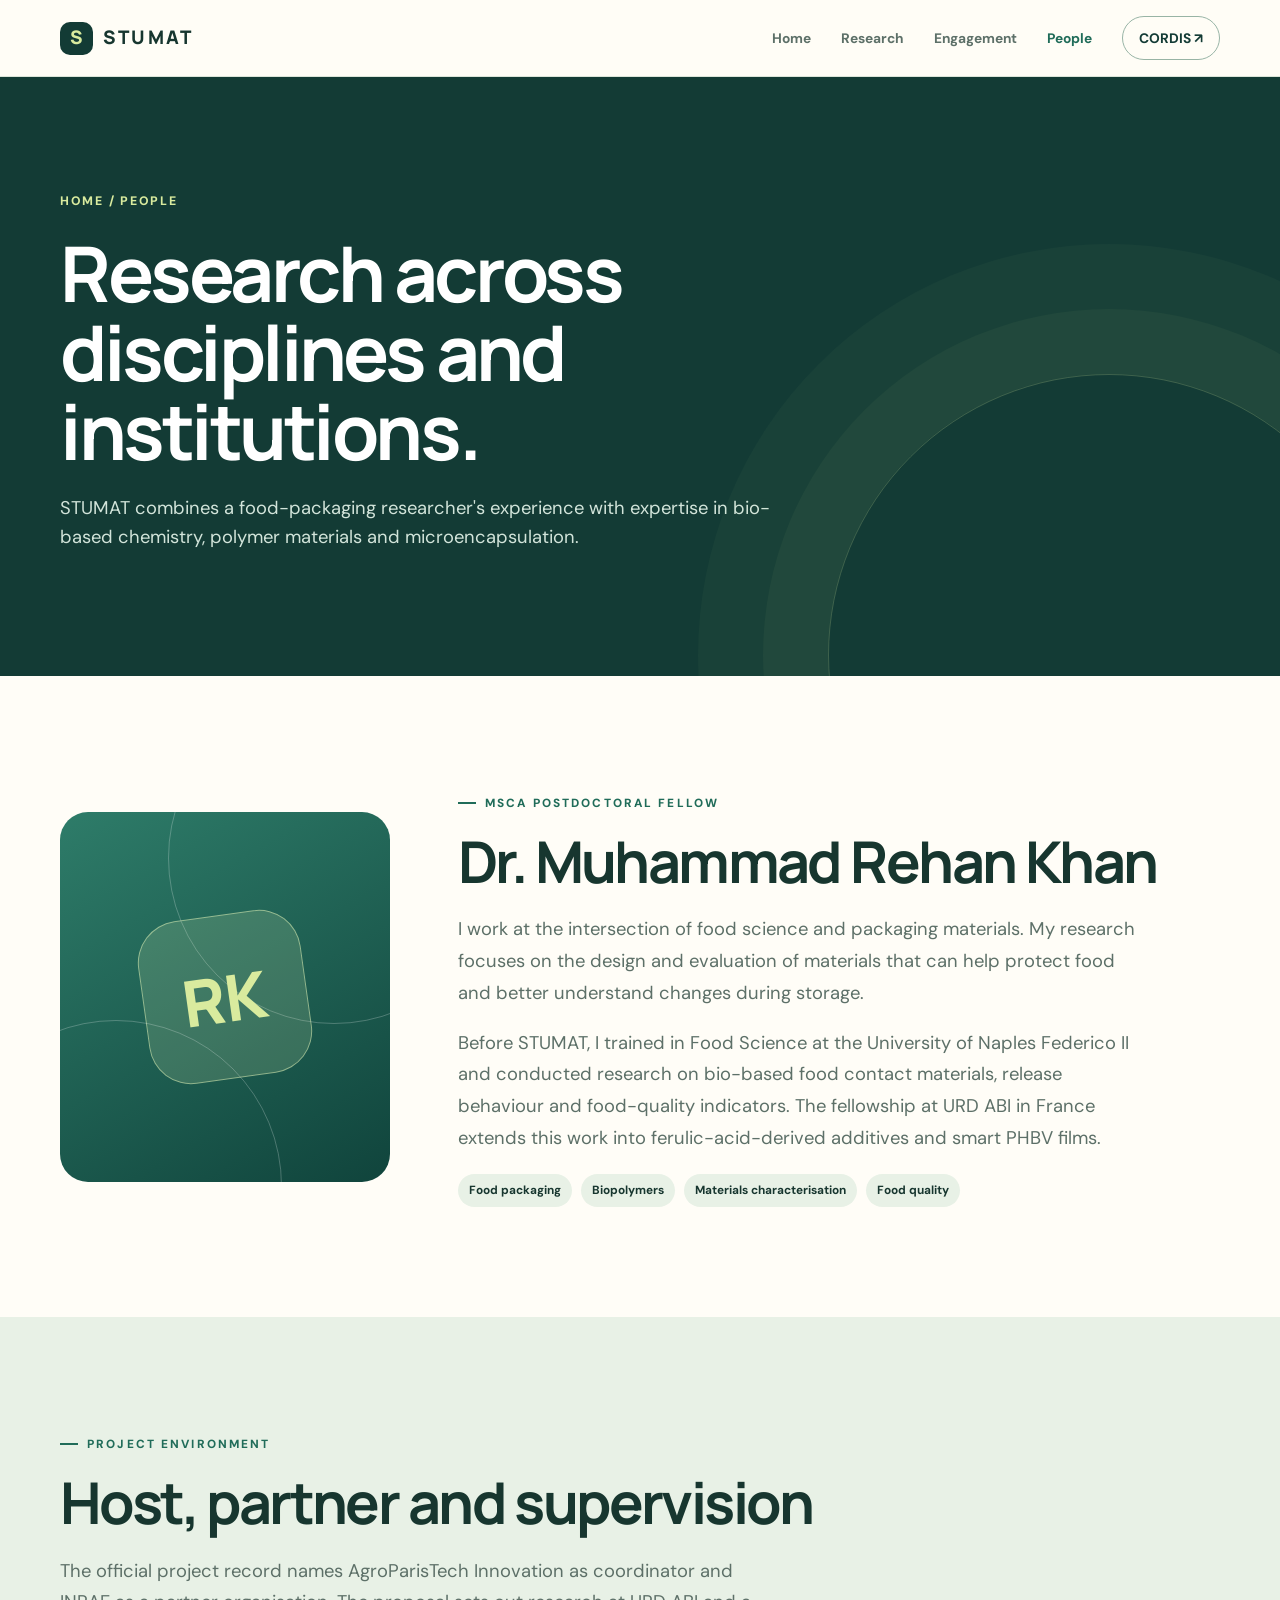
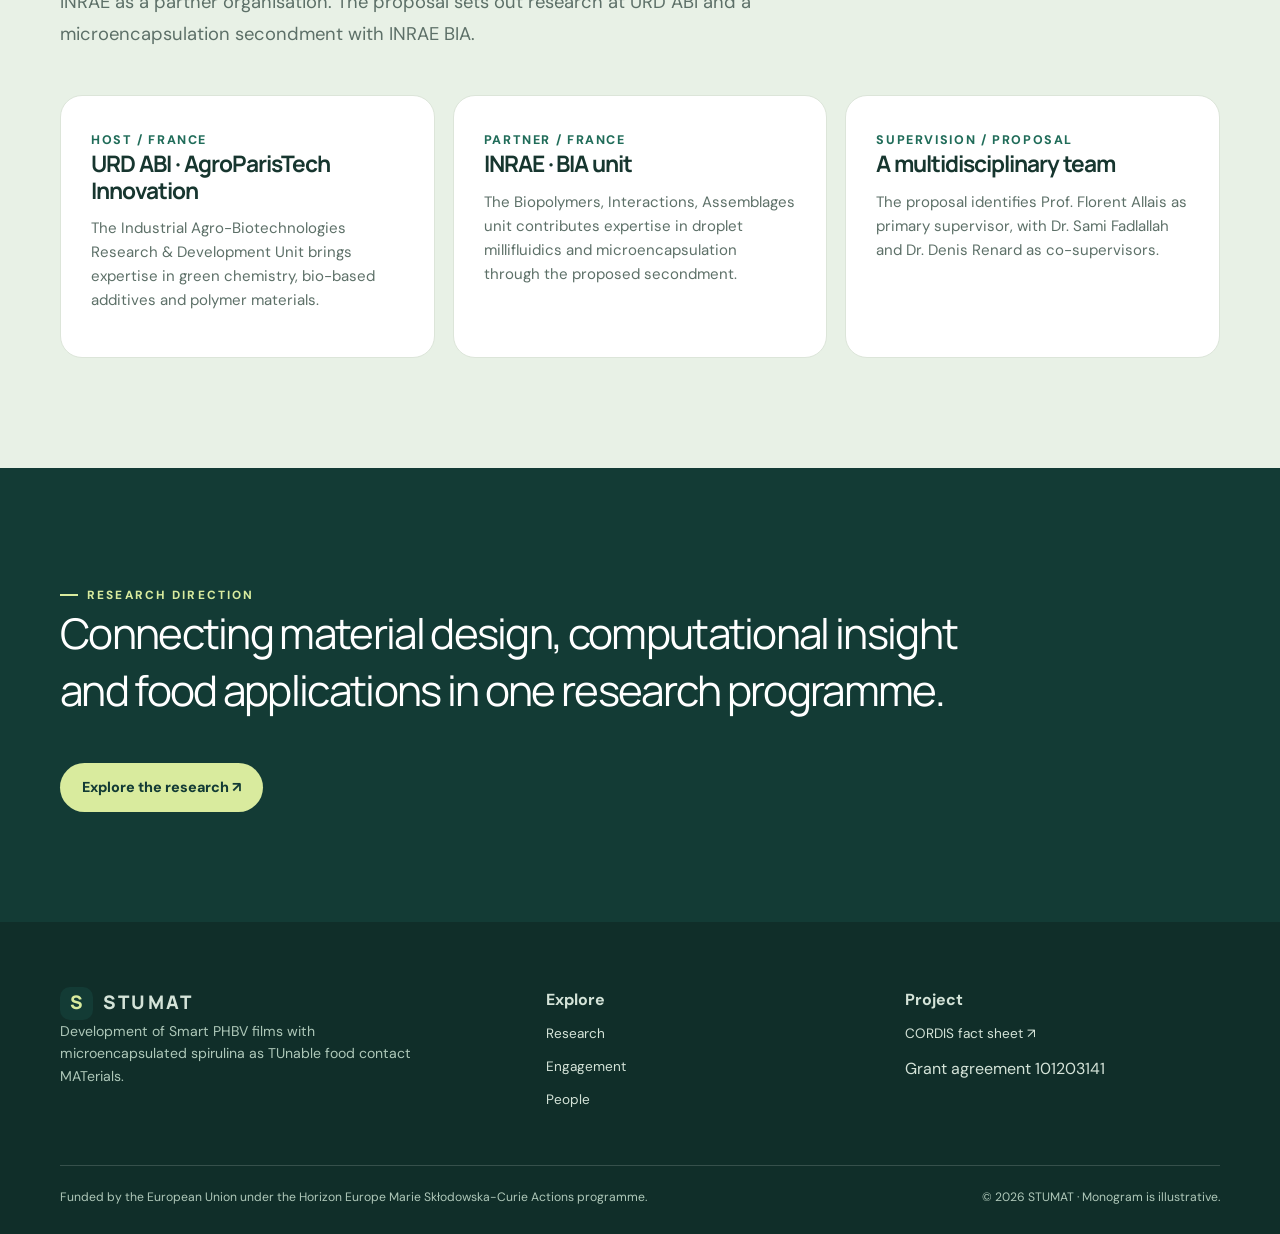
==== about.html @ 29b7d4a3 "Add files via upload" ====
<!doctype html>
<html lang="en"><head><meta charset="utf-8"><meta name="viewport" content="width=device-width, initial-scale=1"><meta name="theme-color" content="#133b35"><meta name="description" content="Meet Dr. Muhammad Rehan Khan, the MSCA fellow behind STUMAT, and the French host and partner organisations."><title>People & partners — STUMAT</title><link rel="icon" href="favicon.svg" type="image/svg+xml"><link rel="stylesheet" href="site.css"><script src="site.js" defer></script></head>
<body><a class="skip" href="#main">Skip to content</a><header class="site-header"><div class="container nav-wrap"><a class="brand" href="index.html" aria-label="STUMAT home"><span class="mark">S</span> STUMAT</a><button class="menu-button" type="button" aria-label="Open menu" aria-expanded="false">☰</button><nav class="nav" aria-label="Main navigation"><a href="index.html">Home</a><a href="research.html">Research</a><a href="engagement.html">Engagement</a><a href="about.html" aria-current="page">People</a><a class="nav-cta" href="https://cordis.europa.eu/project/id/101203141" target="_blank" rel="noopener noreferrer">CORDIS ↗</a></nav></div></header>
<main id="main"><section class="page-hero"><div class="container"><span class="breadcrumb"><a href="index.html">Home</a> / People</span><h1>Research across disciplines and institutions.</h1><p>STUMAT combines a food-packaging researcher's experience with expertise in bio-based chemistry, polymer materials and microencapsulation.</p></div></section>
<section class="section section-cream"><div class="container profile"><div class="portrait reveal" role="img" aria-label="Decorative monogram for Dr. Muhammad Rehan Khan; no portrait photograph"><div class="monogram">RK</div></div><div class="reveal"><span class="eyebrow">MSCA Postdoctoral Fellow</span><h2>Dr. Muhammad Rehan Khan</h2><p class="lead">I work at the intersection of food science and packaging materials. My research focuses on the design and evaluation of materials that can help protect food and better understand changes during storage.</p><p class="lead">Before STUMAT, I trained in Food Science at the University of Naples Federico II and conducted research on bio-based food contact materials, release behaviour and food-quality indicators. The fellowship at URD ABI in France extends this work into ferulic-acid-derived additives and smart PHBV films.</p><div class="tag-row"><span class="tag">Food packaging</span><span class="tag">Biopolymers</span><span class="tag">Materials characterisation</span><span class="tag">Food quality</span></div></div></div></section>
<section class="section section-sage"><div class="container"><div class="section-heading reveal"><span class="eyebrow">Project environment</span><h2>Host, partner and supervision</h2><p class="lead">The official project record names AgroParisTech Innovation as coordinator and INRAE as a partner organisation. The proposal sets out research at URD ABI and a microencapsulation secondment with INRAE BIA.</p></div><div class="grid-3"><article class="card reveal"><span class="card-number">HOST / FRANCE</span><h3>URD ABI · AgroParisTech Innovation</h3><p>The Industrial Agro-Biotechnologies Research & Development Unit brings expertise in green chemistry, bio-based additives and polymer materials.</p></article><article class="card reveal"><span class="card-number">PARTNER / FRANCE</span><h3>INRAE · BIA unit</h3><p>The Biopolymers, Interactions, Assemblages unit contributes expertise in droplet millifluidics and microencapsulation through the proposed secondment.</p></article><article class="card reveal"><span class="card-number">SUPERVISION / PROPOSAL</span><h3>A multidisciplinary team</h3><p>The proposal identifies Prof. Florent Allais as primary supervisor, with Dr. Sami Fadlallah and Dr. Denis Renard as co-supervisors.</p></article></div></div></section>
<section class="section section-dark"><div class="container"><span class="eyebrow light-eyebrow">Research direction</span><p class="quote">Connecting material design, computational insight and food applications in one research programme.</p><a class="button button-primary" href="research.html">Explore the research ↗</a></div></section></main>
<footer class="site-footer"><div class="container"><div class="footer-grid"><div><a class="brand" href="index.html"><span class="mark">S</span> STUMAT</a><p>Development of Smart PHBV films with microencapsulated spirulina as TUnable food contact MATerials.</p></div><div class="footer-links"><strong>Explore</strong><a href="research.html">Research</a><a href="engagement.html">Engagement</a><a href="about.html">People</a></div><div class="footer-links"><strong>Project</strong><a href="https://cordis.europa.eu/project/id/101203141" target="_blank" rel="noopener noreferrer">CORDIS fact sheet ↗</a><span>Grant agreement 101203141</span></div></div><div class="footer-bottom"><span>Funded by the European Union under the Horizon Europe Marie Skłodowska-Curie Actions programme.</span><span>© 2026 STUMAT · Monogram is illustrative.</span></div></div></footer></body></html>
---- site.css ----
@import url('https://fonts.googleapis.com/css2?family=DM+Sans:wght@400;500;600;700&family=Manrope:wght@400;500;600;700;800&display=swap');
:root{--forest:#133b35;--ink:#17362f;--pine:#206c59;--moss:#85aa78;--lime:#d9eb9e;--paper:#f7f7ef;--cream:#fffdf7;--line:#dce5d9;--muted:#5d7068;--orange:#e7a66f;--shadow:0 22px 65px rgba(19,59,53,.1)}
*{box-sizing:border-box}html{scroll-behavior:smooth}body{margin:0;background:var(--paper);color:var(--ink);font-family:'DM Sans',Arial,sans-serif;line-height:1.6}h1,h2,h3,h4,p{margin-top:0}h1,h2,h3,h4{font-family:Manrope,Arial,sans-serif;line-height:1.16;letter-spacing:-.045em}a{color:inherit}img,svg{max-width:100%}button{font:inherit}::selection{background:var(--lime);color:var(--forest)}.container{width:min(1160px,calc(100% - 44px));margin:auto}.skip{position:absolute;top:-60px;left:15px;background:white;padding:10px;z-index:20}.skip:focus{top:10px}.site-header{position:sticky;top:0;z-index:10;background:rgba(255,253,247,.93);backdrop-filter:blur(16px);border-bottom:1px solid var(--line)}.nav-wrap{min-height:76px;display:flex;align-items:center;justify-content:space-between;gap:22px}.brand{display:flex;align-items:center;gap:10px;text-decoration:none;font-family:Manrope,sans-serif;font-size:1.17rem;font-weight:800;letter-spacing:.12em}.mark{width:33px;height:33px;border-radius:10px;background:var(--forest);display:grid;place-items:center;color:var(--lime);font-weight:800;letter-spacing:0}.nav{display:flex;align-items:center;gap:30px}.nav a{text-decoration:none;font-size:.86rem;font-weight:700;color:var(--muted);transition:color .2s}.nav a:hover,.nav a[aria-current=page]{color:var(--pine)}.nav .nav-cta{padding:10px 16px;border:1px solid #98b4a5;border-radius:99px;color:var(--forest)}.menu-button{display:none;border:1px solid var(--line);background:white;border-radius:11px;width:43px;height:43px;cursor:pointer}.eyebrow{display:inline-flex;align-items:center;gap:9px;color:var(--pine);font-size:.74rem;font-weight:800;letter-spacing:.18em;text-transform:uppercase}.eyebrow:before{content:'';width:18px;height:2px;background:currentColor}.light-eyebrow{color:var(--lime)}h1{font-size:clamp(3.2rem,7.4vw,6.9rem);line-height:1.03;margin:20px 0 24px}h2{font-size:clamp(2.15rem,4.5vw,4rem);margin:15px 0 20px}h3{font-size:1.42rem;margin-bottom:12px}.lead{font-size:1.15rem;line-height:1.72;color:var(--muted);max-width:720px}.hero{background:var(--forest);color:#fff;overflow:hidden;position:relative}.hero:after{content:'';position:absolute;inset:auto -8% -160px auto;width:520px;height:520px;border-radius:50%;border:1px solid rgba(255,255,255,.1);pointer-events:none}.hero-grid{display:grid;grid-template-columns:1.04fr .96fr;gap:30px;align-items:center;min-height:660px;padding:90px 0}.hero h1{max-width:690px}.hero h1 em{font-style:normal;color:var(--lime)}.hero .lead{color:#d7e7de}.hero-actions,.button-row{display:flex;flex-wrap:wrap;gap:12px;margin-top:32px}.button{display:inline-flex;align-items:center;justify-content:center;gap:10px;padding:13px 22px;border-radius:100px;font-size:.9rem;font-weight:800;text-decoration:none;transition:transform .25s,background .25s}.button:hover{transform:translateY(-3px)}.button-primary{background:var(--lime);color:var(--forest)}.button-primary:hover{background:white}.button-outline{border:1px solid rgba(255,255,255,.42);color:white}.button-outline:hover{background:rgba(255,255,255,.1)}.button-dark{background:var(--forest);color:white}.hero-visual{min-height:450px;position:relative;display:grid;place-items:center}.orbit{position:absolute;width:min(95%,500px);aspect-ratio:1;border:1px solid rgba(221,246,215,.22);border-radius:50%;animation:slow-spin 32s linear infinite}.orbit:before,.orbit:after{content:'';position:absolute;border-radius:50%;background:var(--lime);width:13px;height:13px;top:10%;left:16%;box-shadow:0 0 0 9px rgba(217,235,158,.1)}.orbit:after{top:auto;left:auto;bottom:17%;right:7%;background:var(--orange)}.orbit-inner{width:73%;animation-direction:reverse}.sheet{position:relative;width:295px;height:340px;border:2px solid rgba(240,255,218,.74);border-radius:30px;background:linear-gradient(145deg,rgba(214,244,197,.45),rgba(31,139,106,.3));box-shadow:20px 22px 0 rgba(153,216,165,.12),40px 44px 0 rgba(153,216,165,.07),0 30px 70px rgba(0,0,0,.1);transform:rotate(-13deg);animation:float 6s ease-in-out infinite}.bead{position:absolute;border-radius:50%;background:radial-gradient(circle at 30% 28%,#e3f4b2 4%,#9eca92 35%,#4fa187 70%,#276b61);box-shadow:0 9px 22px rgba(10,56,46,.25)}.b1{width:70px;height:70px;top:48px;left:45px}.b2{width:45px;height:45px;top:105px;right:40px}.b3{width:90px;height:90px;bottom:48px;left:93px}.b4{width:26px;height:26px;bottom:62px;right:33px}.visual-note{position:absolute;bottom:8px;right:0;background:rgba(255,253,247,.96);color:var(--forest);border-radius:18px;padding:15px 19px;box-shadow:var(--shadow);font-size:.78rem;font-weight:800;letter-spacing:.08em}.hero-meta{display:flex;gap:24px;flex-wrap:wrap;margin-top:54px;color:#c2ded0;font-size:.8rem;font-weight:700;letter-spacing:.04em}.hero-meta span:before{content:'●';color:var(--lime);font-size:.5rem;margin-right:9px}.section{padding:110px 0}.section-tight{padding:80px 0}.section-cream{background:var(--cream)}.section-sage{background:#e8f1e6}.section-dark{background:var(--forest);color:#fff}.section-dark .lead{color:#cfdfd4}.section-heading{max-width:760px;margin-bottom:44px}.grid-2{display:grid;grid-template-columns:1fr 1fr;gap:60px;align-items:center}.grid-3{display:grid;grid-template-columns:repeat(3,1fr);gap:18px}.grid-4{display:grid;grid-template-columns:repeat(4,1fr);gap:15px}.card{background:#fff;border:1px solid var(--line);border-radius:22px;padding:30px;min-height:240px;transition:transform .25s,box-shadow .25s}.card:hover{transform:translateY(-5px);box-shadow:var(--shadow)}.card p{color:var(--muted);font-size:.94rem}.card-number{color:var(--pine);font-size:.78rem;font-weight:800;letter-spacing:.13em}.card-link{display:inline-block;margin-top:12px;color:var(--pine);font-weight:800;font-size:.85rem;text-decoration:none}.card-link:hover{text-decoration:underline}.pill{display:inline-block;background:#e4f0d6;color:var(--forest);padding:7px 11px;border-radius:99px;font-size:.73rem;font-weight:800;letter-spacing:.02em}.statement{border-left:3px solid var(--moss);padding:10px 0 10px 27px;font-family:Manrope,sans-serif;font-size:clamp(1.3rem,2.4vw,2rem);line-height:1.45;letter-spacing:-.03em}.flow{display:grid;grid-template-columns:repeat(4,1fr);gap:9px;margin-top:30px}.flow-step{position:relative;padding:25px 21px;background:#fff;border-radius:19px;border:1px solid var(--line);min-height:165px}.flow-step:not(:last-child):after{content:'→';position:absolute;right:-15px;top:47%;z-index:1;background:var(--lime);border-radius:50%;width:29px;height:29px;text-align:center;line-height:29px;color:var(--forest);font-weight:900}.flow-step strong{display:block;font-family:Manrope,sans-serif;font-size:1rem;line-height:1.3}.flow-step small{display:block;color:var(--muted);margin-top:10px;line-height:1.5}.flow-icon{font-size:1.65rem;margin-bottom:14px;line-height:1}.page-hero{background:var(--forest);color:white;padding:110px 0 105px;position:relative;overflow:hidden}.page-hero:after{content:'';position:absolute;right:-110px;bottom:-260px;width:560px;height:560px;border:1px solid rgba(217,235,158,.22);border-radius:50%;box-shadow:0 0 0 65px rgba(217,235,158,.04),0 0 0 130px rgba(217,235,158,.03)}.page-hero h1{max-width:850px;font-size:clamp(2.9rem,6vw,5.8rem)}.page-hero p{max-width:760px;color:#d2e4da;font-size:1.15rem}.breadcrumb{color:var(--lime);font-size:.77rem;text-transform:uppercase;letter-spacing:.14em;font-weight:800}.breadcrumb a{text-decoration:none}.activity{display:grid;grid-template-columns:110px 1fr;gap:20px;padding:27px 0;border-top:1px solid var(--line)}.activity:last-child{border-bottom:1px solid var(--line)}.activity strong{color:var(--pine);font-size:.77rem;letter-spacing:.1em}.activity h3{margin:0 0 8px}.activity p{margin:0;color:var(--muted)}.numbered{counter-reset:items}.numbered .card{min-height:200px}.diagram{border:1px solid var(--line);border-radius:28px;background:#fff;padding:30px;box-shadow:var(--shadow)}.diagram figcaption{margin-top:18px;color:var(--muted);font-size:.8rem}.timeline{display:grid;gap:15px;margin-top:40px}.timeline-row{display:grid;grid-template-columns:245px 1fr;align-items:center;gap:22px}.timeline-name{font-size:.85rem;font-weight:800}.timeline-name small{display:block;color:var(--muted);font-weight:500}.timeline-track{height:35px;position:relative;background:#e8eee5;border-radius:99px;overflow:hidden}.timeline-track:before{content:'';position:absolute;inset:0;background:repeating-linear-gradient(90deg,transparent 0,transparent calc(12.5% - 1px),rgba(34,83,65,.11) calc(12.5% - 1px),rgba(34,83,65,.11) 12.5%)}.timeline-bar{position:absolute;top:4px;bottom:4px;left:var(--start);width:var(--span);border-radius:99px;background:var(--pine);color:white;display:flex;align-items:center;padding:0 14px;font-size:.7rem;font-weight:800;white-space:nowrap}.timeline-bar.lime{background:#a8cb6f;color:var(--forest)}.timeline-bar.orange{background:#d88854}.timeline-axis{display:grid;grid-template-columns:repeat(4,1fr);gap:8px;margin:12px 0 0 267px;color:var(--muted);font-size:.77rem;font-weight:800}.note{font-size:.8rem;color:var(--muted);margin-top:20px}.feature-panel{background:var(--forest);color:white;padding:45px;border-radius:28px}.feature-panel p{color:#cfdfd4}.list-clean{list-style:none;padding:0}.list-clean li{padding:11px 0;border-bottom:1px solid rgba(255,255,255,.19)}.list-clean li:before{content:'↗';color:var(--lime);margin-right:11px}.profile{display:grid;grid-template-columns:330px 1fr;gap:68px;align-items:center}.portrait{min-height:370px;position:relative;overflow:hidden;border-radius:28px;background:linear-gradient(150deg,#2e7c69,#10443c);display:grid;place-items:center}.portrait:before,.portrait:after{content:'';position:absolute;border:1px solid rgba(255,255,255,.23);width:330px;height:330px;border-radius:50%;top:-120px;right:-110px}.portrait:after{top:auto;right:auto;bottom:-170px;left:-110px}.monogram{width:164px;height:164px;background:rgba(230,245,185,.16);border:1px solid rgba(230,245,185,.5);border-radius:42px;display:grid;place-items:center;color:var(--lime);font:800 4rem Manrope,sans-serif;transform:rotate(-8deg)}.profile .lead{max-width:690px}.tag-row{display:flex;gap:9px;flex-wrap:wrap;margin-top:20px}.tag{padding:7px 11px;border-radius:99px;background:#e8f1e6;font-size:.74rem;font-weight:700}.quote{font-family:Manrope,sans-serif;font-size:clamp(1.5rem,3.3vw,2.7rem);line-height:1.37;letter-spacing:-.04em;max-width:960px}.site-footer{background:#102e29;color:#d4e3d8;padding:65px 0 26px}.footer-grid{display:grid;grid-template-columns:1.4fr 1fr 1fr;gap:45px}.footer-grid p{font-size:.88rem;color:#aec8b9;max-width:360px}.footer-links{display:grid;gap:11px;align-content:start}.footer-links a{font-size:.85rem;text-decoration:none}.footer-links a:hover{text-decoration:underline}.footer-bottom{margin-top:55px;border-top:1px solid rgba(255,255,255,.16);padding-top:22px;font-size:.76rem;color:#afc8b9;display:flex;gap:20px;justify-content:space-between;flex-wrap:wrap}.reveal{opacity:1;transform:none;transition:opacity .7s ease,transform .7s ease}.can-reveal .reveal{opacity:0;transform:translateY(22px)}.can-reveal .reveal.visible{opacity:1;transform:none}@keyframes float{50%{transform:translateY(-15px) rotate(-10deg)}}@keyframes slow-spin{to{transform:rotate(360deg)}}
@media(max-width:850px){.hero-grid{grid-template-columns:1fr;padding:80px 0 65px}.hero-visual{min-height:380px}.grid-3,.grid-4{grid-template-columns:repeat(2,1fr)}.grid-2,.profile{grid-template-columns:1fr;gap:35px}.portrait{max-width:450px}.flow{grid-template-columns:repeat(2,1fr)}.flow-step:nth-child(2):after{display:none}.footer-grid{grid-template-columns:1fr 1fr}}
@media(max-width:600px){.container{width:min(100% - 32px,1160px)}.nav-wrap{min-height:68px}.menu-button{display:grid;place-items:center}.nav{display:none;position:absolute;left:0;right:0;top:68px;padding:20px;background:var(--cream);border-bottom:1px solid var(--line);box-shadow:var(--shadow);flex-direction:column;align-items:stretch;gap:0}.nav.open{display:flex}.nav a{padding:12px 16px}.hero-grid{min-height:0;padding:70px 0 55px}.hero-visual{min-height:300px}.sheet{width:215px;height:250px}.b1{width:50px;height:50px}.b2{width:35px;height:35px;right:30px}.b3{width:65px;height:65px;left:70px}.visual-note{font-size:.6rem;padding:10px}.hero-meta{margin-top:38px}.section{padding:74px 0}.section-tight{padding:58px 0}.grid-3,.grid-4,.flow{grid-template-columns:1fr}.flow-step{min-height:130px}.flow-step:after{display:none}.card{min-height:0}.page-hero{padding:80px 0}.timeline-row{grid-template-columns:1fr;gap:7px}.timeline-axis{margin-left:0}.timeline-name small{display:inline;margin-left:8px}.timeline-bar.orange{font-size:.6rem;padding:0 4px}.activity{grid-template-columns:1fr;gap:5px}.feature-panel,.diagram{padding:23px}.diagram{overflow-x:auto}.diagram svg{max-width:none;min-width:760px}.footer-grid{grid-template-columns:1fr;gap:25px}}
@media(prefers-reduced-motion:reduce){html{scroll-behavior:auto}*,*:before,*:after{animation-duration:.01ms!important;transition-duration:.01ms!important}.reveal{opacity:1;transform:none}}
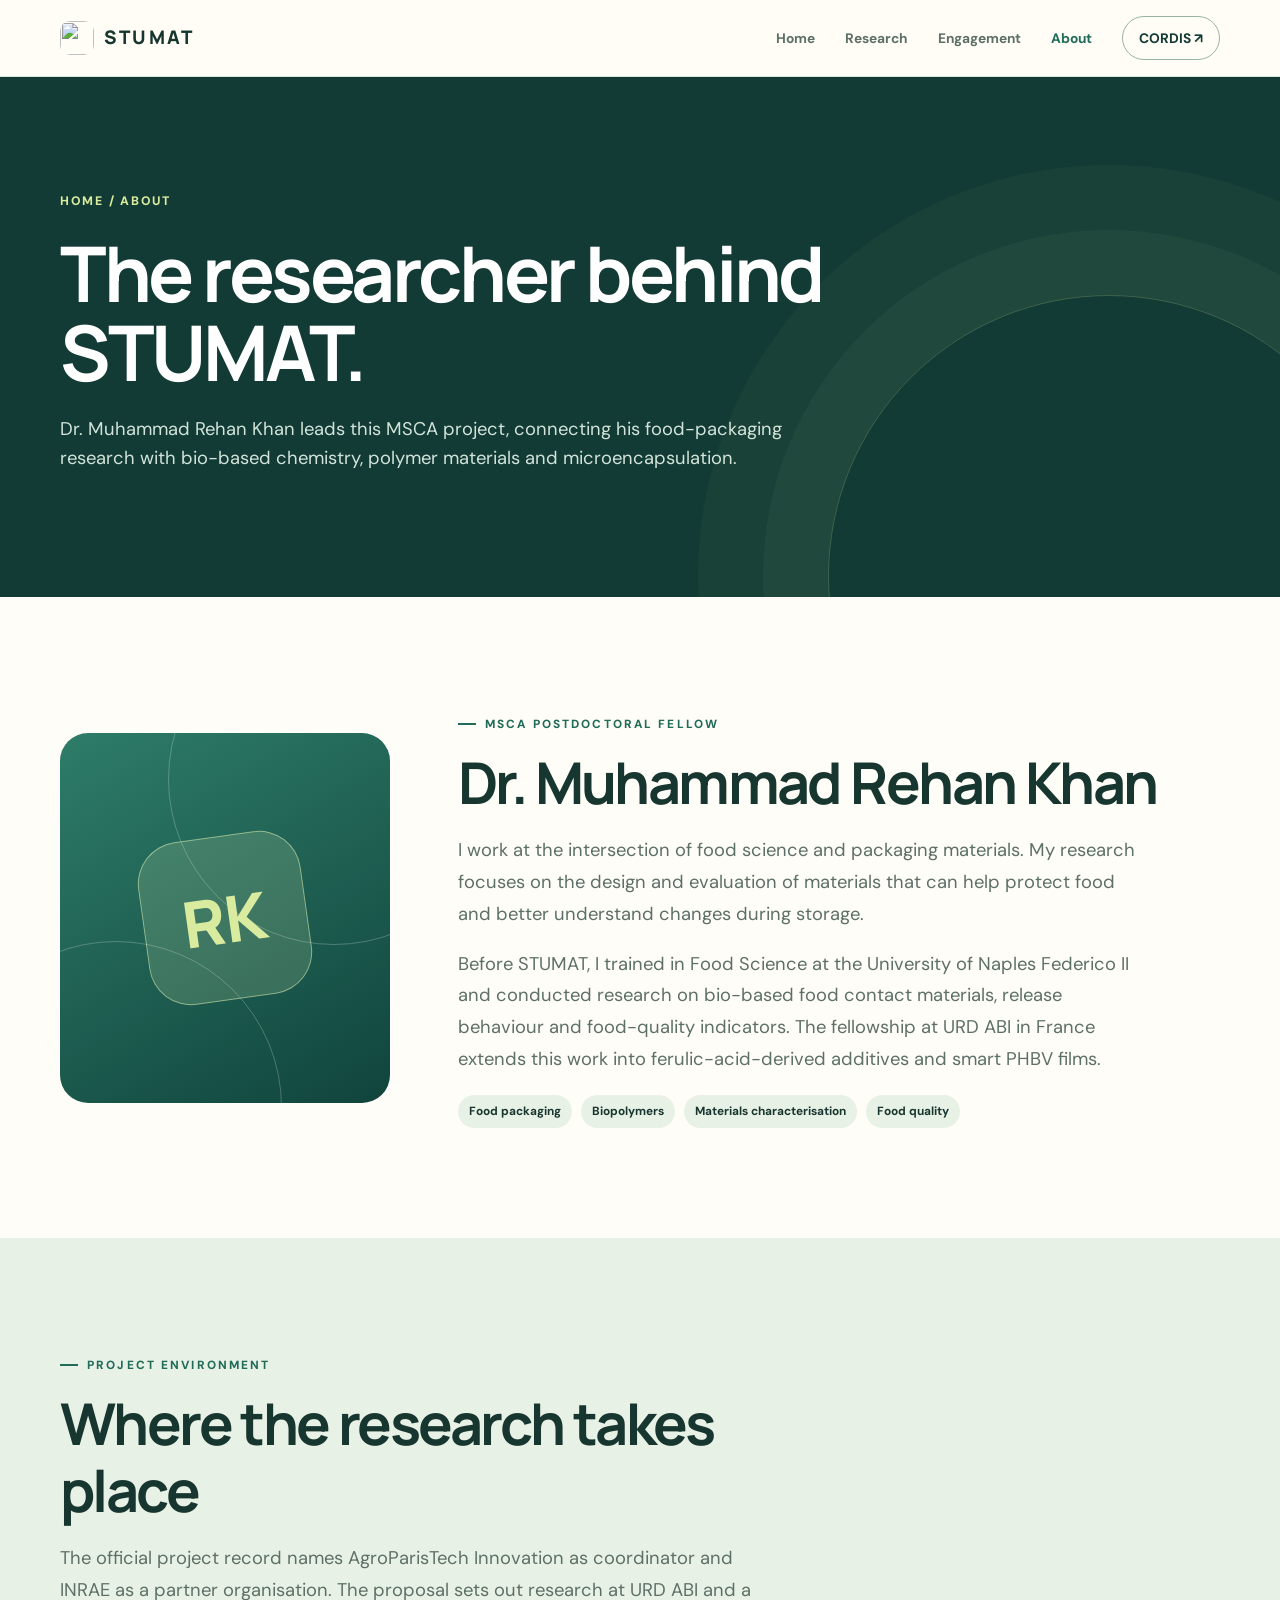
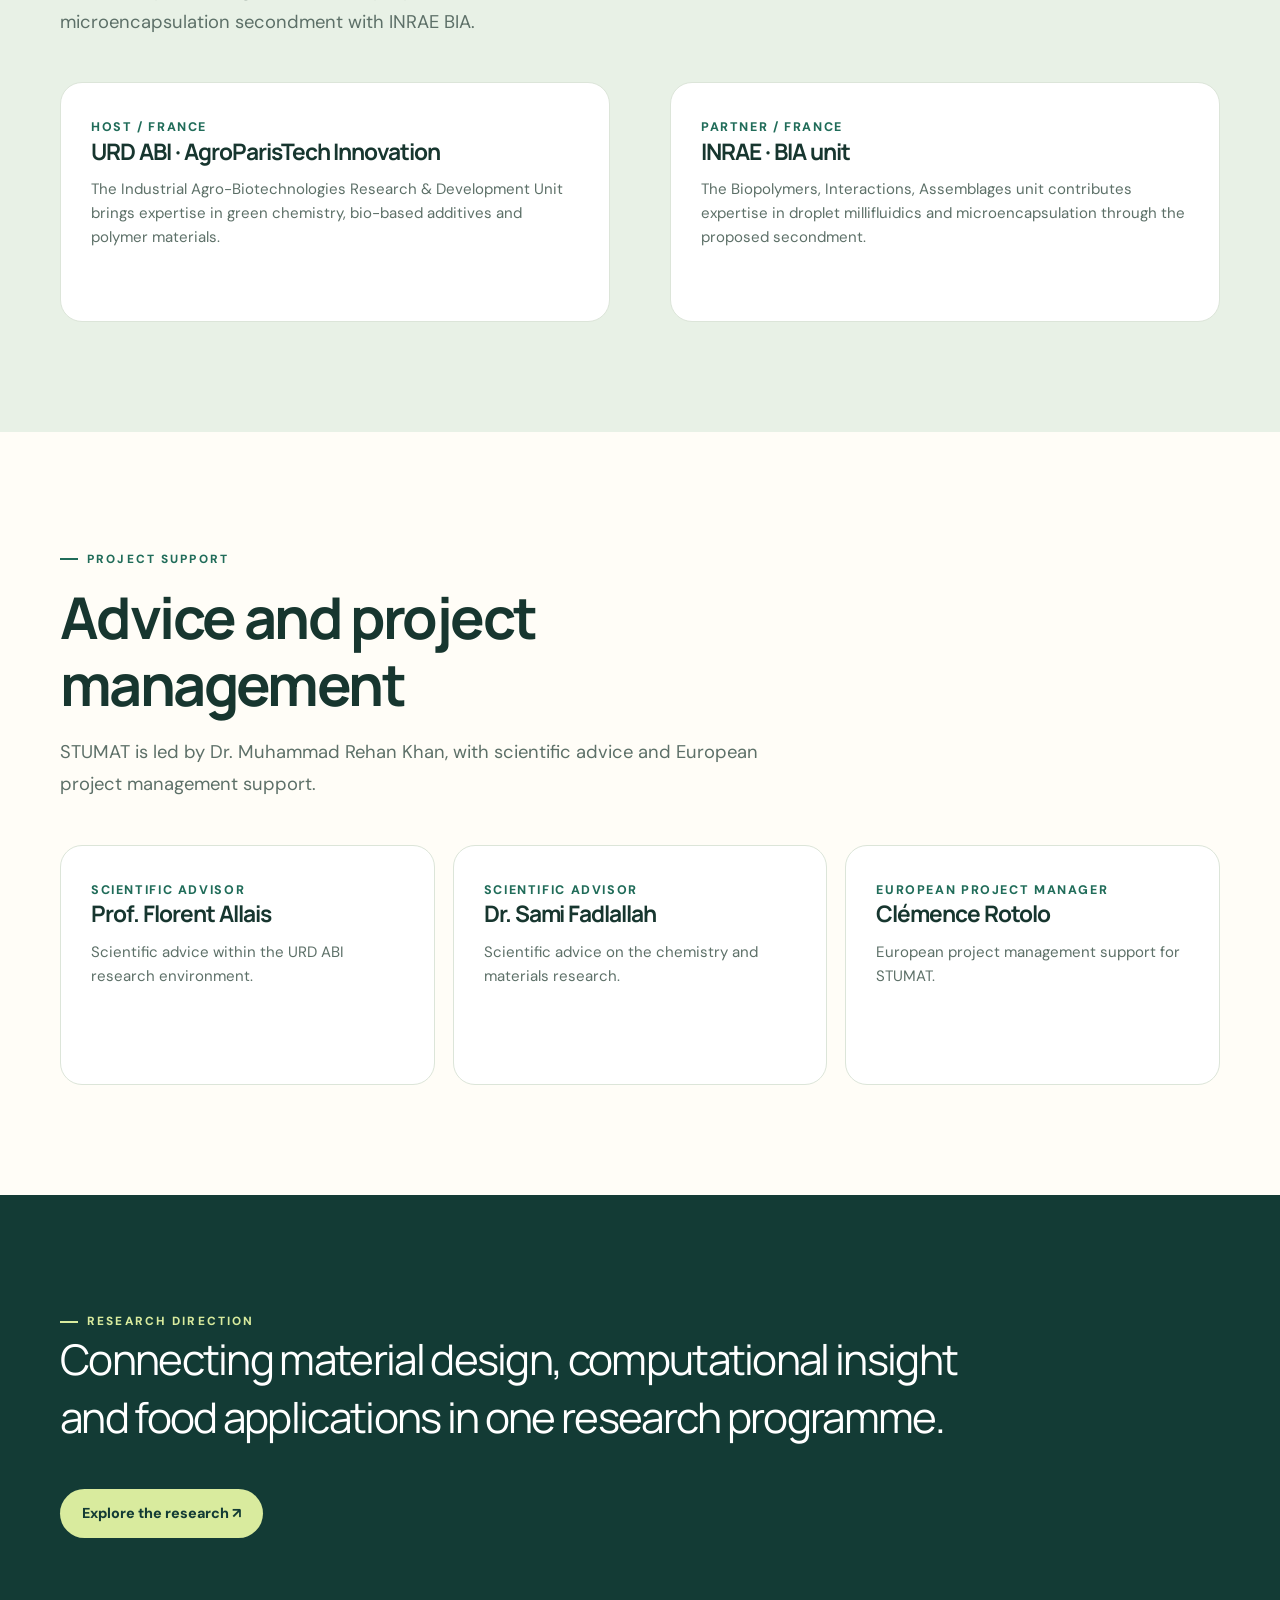
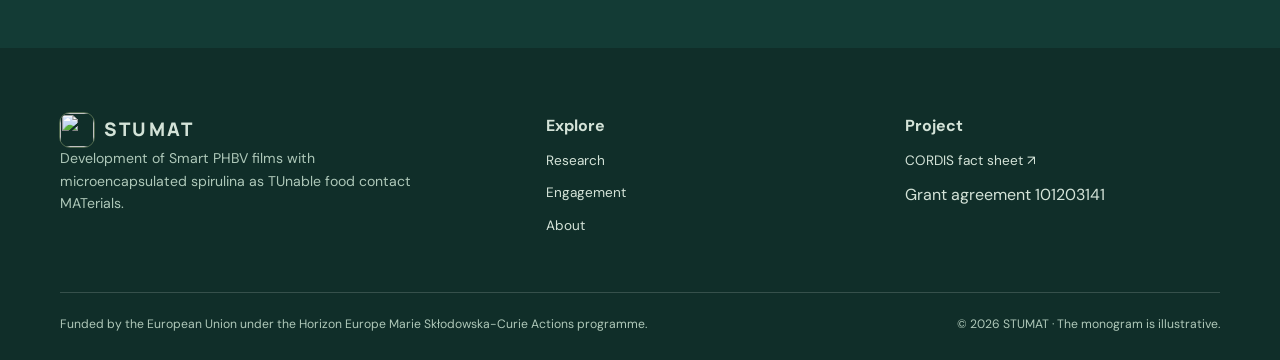
==== commit 0a3bd770: "Add files via upload" ====
--- a/about.html
+++ b/about.html
@@ -1,8 +1,9 @@
 <!doctype html>
-<html lang="en"><head><meta charset="utf-8"><meta name="viewport" content="width=device-width, initial-scale=1"><meta name="theme-color" content="#133b35"><meta name="description" content="Meet Dr. Muhammad Rehan Khan, the MSCA fellow behind STUMAT, and the French host and partner organisations."><title>People & partners — STUMAT</title><link rel="icon" href="favicon.svg" type="image/svg+xml"><link rel="stylesheet" href="site.css"><script src="site.js" defer></script></head>
-<body><a class="skip" href="#main">Skip to content</a><header class="site-header"><div class="container nav-wrap"><a class="brand" href="index.html" aria-label="STUMAT home"><span class="mark">S</span> STUMAT</a><button class="menu-button" type="button" aria-label="Open menu" aria-expanded="false">☰</button><nav class="nav" aria-label="Main navigation"><a href="index.html">Home</a><a href="research.html">Research</a><a href="engagement.html">Engagement</a><a href="about.html" aria-current="page">People</a><a class="nav-cta" href="https://cordis.europa.eu/project/id/101203141" target="_blank" rel="noopener noreferrer">CORDIS ↗</a></nav></div></header>
-<main id="main"><section class="page-hero"><div class="container"><span class="breadcrumb"><a href="index.html">Home</a> / People</span><h1>Research across disciplines and institutions.</h1><p>STUMAT combines a food-packaging researcher's experience with expertise in bio-based chemistry, polymer materials and microencapsulation.</p></div></section>
+<html lang="en"><head><meta charset="utf-8"><meta name="viewport" content="width=device-width, initial-scale=1"><meta name="theme-color" content="#133b35"><meta name="description" content="Meet Dr. Muhammad Rehan Khan, the MSCA fellow behind STUMAT, and the French host and partner organisations."><title>About the researcher — STUMAT</title><link rel="icon" href="favicon.svg" type="image/svg+xml"><link rel="stylesheet" href="site.css"><script src="site.js" defer></script></head>
+<body><a class="skip" href="#main">Skip to content</a><header class="site-header"><div class="container nav-wrap"><a class="brand" href="index.html" aria-label="STUMAT home"><img class="brand-icon" src="assets/stumat-mark.svg" alt=""> STUMAT</a><button class="menu-button" type="button" aria-label="Open menu" aria-expanded="false">☰</button><nav class="nav" aria-label="Main navigation"><a href="index.html">Home</a><a href="research.html">Research</a><a href="engagement.html">Engagement</a><a href="about.html" aria-current="page">About</a><a class="nav-cta" href="https://cordis.europa.eu/project/id/101203141" target="_blank" rel="noopener noreferrer">CORDIS ↗</a></nav></div></header>
+<main id="main"><section class="page-hero"><div class="container"><span class="breadcrumb"><a href="index.html">Home</a> / About</span><h1>The researcher behind STUMAT.</h1><p>Dr. Muhammad Rehan Khan leads this MSCA project, connecting his food-packaging research with bio-based chemistry, polymer materials and microencapsulation.</p></div></section>
 <section class="section section-cream"><div class="container profile"><div class="portrait reveal" role="img" aria-label="Decorative monogram for Dr. Muhammad Rehan Khan; no portrait photograph"><div class="monogram">RK</div></div><div class="reveal"><span class="eyebrow">MSCA Postdoctoral Fellow</span><h2>Dr. Muhammad Rehan Khan</h2><p class="lead">I work at the intersection of food science and packaging materials. My research focuses on the design and evaluation of materials that can help protect food and better understand changes during storage.</p><p class="lead">Before STUMAT, I trained in Food Science at the University of Naples Federico II and conducted research on bio-based food contact materials, release behaviour and food-quality indicators. The fellowship at URD ABI in France extends this work into ferulic-acid-derived additives and smart PHBV films.</p><div class="tag-row"><span class="tag">Food packaging</span><span class="tag">Biopolymers</span><span class="tag">Materials characterisation</span><span class="tag">Food quality</span></div></div></div></section>
-<section class="section section-sage"><div class="container"><div class="section-heading reveal"><span class="eyebrow">Project environment</span><h2>Host, partner and supervision</h2><p class="lead">The official project record names AgroParisTech Innovation as coordinator and INRAE as a partner organisation. The proposal sets out research at URD ABI and a microencapsulation secondment with INRAE BIA.</p></div><div class="grid-3"><article class="card reveal"><span class="card-number">HOST / FRANCE</span><h3>URD ABI · AgroParisTech Innovation</h3><p>The Industrial Agro-Biotechnologies Research & Development Unit brings expertise in green chemistry, bio-based additives and polymer materials.</p></article><article class="card reveal"><span class="card-number">PARTNER / FRANCE</span><h3>INRAE · BIA unit</h3><p>The Biopolymers, Interactions, Assemblages unit contributes expertise in droplet millifluidics and microencapsulation through the proposed secondment.</p></article><article class="card reveal"><span class="card-number">SUPERVISION / PROPOSAL</span><h3>A multidisciplinary team</h3><p>The proposal identifies Prof. Florent Allais as primary supervisor, with Dr. Sami Fadlallah and Dr. Denis Renard as co-supervisors.</p></article></div></div></section>
+<section class="section section-sage"><div class="container"><div class="section-heading reveal"><span class="eyebrow">Project environment</span><h2>Where the research takes place</h2><p class="lead">The official project record names AgroParisTech Innovation as coordinator and INRAE as a partner organisation. The proposal sets out research at URD ABI and a microencapsulation secondment with INRAE BIA.</p></div><div class="grid-2"><article class="card reveal"><span class="card-number">HOST / FRANCE</span><h3>URD ABI · AgroParisTech Innovation</h3><p>The Industrial Agro-Biotechnologies Research &amp; Development Unit brings expertise in green chemistry, bio-based additives and polymer materials.</p></article><article class="card reveal"><span class="card-number">PARTNER / FRANCE</span><h3>INRAE · BIA unit</h3><p>The Biopolymers, Interactions, Assemblages unit contributes expertise in droplet millifluidics and microencapsulation through the proposed secondment.</p></article></div></div></section>
+<section class="section section-cream"><div class="container"><div class="section-heading reveal"><span class="eyebrow">Project support</span><h2>Advice and project management</h2><p class="lead">STUMAT is led by Dr. Muhammad Rehan Khan, with scientific advice and European project management support.</p></div><div class="grid-3"><article class="card reveal"><span class="card-number">SCIENTIFIC ADVISOR</span><h3>Prof. Florent Allais</h3><p>Scientific advice within the URD ABI research environment.</p></article><article class="card reveal"><span class="card-number">SCIENTIFIC ADVISOR</span><h3>Dr. Sami Fadlallah</h3><p>Scientific advice on the chemistry and materials research.</p></article><article class="card reveal"><span class="card-number">EUROPEAN PROJECT MANAGER</span><h3>Clémence Rotolo</h3><p>European project management support for STUMAT.</p></article></div></div></section>
 <section class="section section-dark"><div class="container"><span class="eyebrow light-eyebrow">Research direction</span><p class="quote">Connecting material design, computational insight and food applications in one research programme.</p><a class="button button-primary" href="research.html">Explore the research ↗</a></div></section></main>
-<footer class="site-footer"><div class="container"><div class="footer-grid"><div><a class="brand" href="index.html"><span class="mark">S</span> STUMAT</a><p>Development of Smart PHBV films with microencapsulated spirulina as TUnable food contact MATerials.</p></div><div class="footer-links"><strong>Explore</strong><a href="research.html">Research</a><a href="engagement.html">Engagement</a><a href="about.html">People</a></div><div class="footer-links"><strong>Project</strong><a href="https://cordis.europa.eu/project/id/101203141" target="_blank" rel="noopener noreferrer">CORDIS fact sheet ↗</a><span>Grant agreement 101203141</span></div></div><div class="footer-bottom"><span>Funded by the European Union under the Horizon Europe Marie Skłodowska-Curie Actions programme.</span><span>© 2026 STUMAT · Monogram is illustrative.</span></div></div></footer></body></html>
+<footer class="site-footer"><div class="container"><div class="footer-grid"><div><a class="brand" href="index.html"><img class="brand-icon" src="assets/stumat-mark.svg" alt=""> STUMAT</a><p>Development of Smart PHBV films with microencapsulated spirulina as TUnable food contact MATerials.</p></div><div class="footer-links"><strong>Explore</strong><a href="research.html">Research</a><a href="engagement.html">Engagement</a><a href="about.html">About</a></div><div class="footer-links"><strong>Project</strong><a href="https://cordis.europa.eu/project/id/101203141" target="_blank" rel="noopener noreferrer">CORDIS fact sheet ↗</a><span>Grant agreement 101203141</span></div></div><div class="footer-bottom"><span>Funded by the European Union under the Horizon Europe Marie Skłodowska-Curie Actions programme.</span><span>© 2026 STUMAT · The monogram is illustrative.</span></div></div></footer></body></html>
--- a/site.css
+++ b/site.css
@@ -4,3 +4,11 @@
 @media(max-width:850px){.hero-grid{grid-template-columns:1fr;padding:80px 0 65px}.hero-visual{min-height:380px}.grid-3,.grid-4{grid-template-columns:repeat(2,1fr)}.grid-2,.profile{grid-template-columns:1fr;gap:35px}.portrait{max-width:450px}.flow{grid-template-columns:repeat(2,1fr)}.flow-step:nth-child(2):after{display:none}.footer-grid{grid-template-columns:1fr 1fr}}
 @media(max-width:600px){.container{width:min(100% - 32px,1160px)}.nav-wrap{min-height:68px}.menu-button{display:grid;place-items:center}.nav{display:none;position:absolute;left:0;right:0;top:68px;padding:20px;background:var(--cream);border-bottom:1px solid var(--line);box-shadow:var(--shadow);flex-direction:column;align-items:stretch;gap:0}.nav.open{display:flex}.nav a{padding:12px 16px}.hero-grid{min-height:0;padding:70px 0 55px}.hero-visual{min-height:300px}.sheet{width:215px;height:250px}.b1{width:50px;height:50px}.b2{width:35px;height:35px;right:30px}.b3{width:65px;height:65px;left:70px}.visual-note{font-size:.6rem;padding:10px}.hero-meta{margin-top:38px}.section{padding:74px 0}.section-tight{padding:58px 0}.grid-3,.grid-4,.flow{grid-template-columns:1fr}.flow-step{min-height:130px}.flow-step:after{display:none}.card{min-height:0}.page-hero{padding:80px 0}.timeline-row{grid-template-columns:1fr;gap:7px}.timeline-axis{margin-left:0}.timeline-name small{display:inline;margin-left:8px}.timeline-bar.orange{font-size:.6rem;padding:0 4px}.activity{grid-template-columns:1fr;gap:5px}.feature-panel,.diagram{padding:23px}.diagram{overflow-x:auto}.diagram svg{max-width:none;min-width:760px}.footer-grid{grid-template-columns:1fr;gap:25px}}
 @media(prefers-reduced-motion:reduce){html{scroll-behavior:auto}*,*:before,*:after{animation-duration:.01ms!important;transition-duration:.01ms!important}.reveal{opacity:1;transform:none}}
+/* STUMAT identity and original science visuals */
+.brand-icon{display:block;width:34px;height:34px;border-radius:10px;flex:none}.site-footer .brand-icon{outline:1px solid rgba(217,235,158,.3)}
+.hero-grid{grid-template-columns:1.07fr .93fr;gap:55px}.hero-image{position:relative;margin:0;isolation:isolate;animation:image-appear 1s ease both}.hero-image:before{content:'';position:absolute;inset:9% -5% -5% 7%;border:1px solid rgba(217,235,158,.4);border-radius:38% 62% 53% 47%;z-index:-1;animation:halo-breathe 9s ease-in-out infinite}.hero-image img{display:block;width:100%;aspect-ratio:4/4.2;object-fit:cover;object-position:52% 50%;border-radius:42% 12% 34% 12%;box-shadow:0 24px 80px rgba(0,0,0,.22);border:1px solid rgba(255,255,255,.15)}.hero-image figcaption{position:absolute;right:-12px;bottom:18px;max-width:255px;background:var(--cream);color:var(--forest);padding:17px 20px;border-radius:16px;box-shadow:var(--shadow);font-size:.79rem;line-height:1.35}.hero-image figcaption span{display:block;color:var(--pine);font-size:.67rem;font-weight:800;letter-spacing:.15em;margin-bottom:4px}
+.science-head{display:flex;justify-content:space-between;align-items:end;gap:24px;margin-bottom:30px}.science-head h2{max-width:760px}.motion-toggle{flex:none;border:1px solid #8db5a3;border-radius:100px;padding:11px 18px;background:transparent;color:var(--forest);font-size:.82rem;font-weight:800;cursor:pointer}.motion-toggle:hover,.motion-toggle:focus-visible{background:#fff}.science-grid{display:grid;grid-template-columns:repeat(3,minmax(0,1fr));gap:17px}.science-card{min-width:0;padding:22px;background:var(--cream);border:1px solid var(--line);border-radius:22px}.science-card h3{font-size:1.22rem;margin:20px 0 9px}.science-card p{font-size:.91rem;color:var(--muted);margin-bottom:5px}.science-stage{position:relative;height:190px;margin-top:17px;border-radius:17px;overflow:hidden;background:radial-gradient(circle at 75% 25%,#c8e5cf,#e8f2e7 70%)}.chain{position:absolute;width:78%;height:46px;left:11%;border-top:7px dotted #23715f;border-radius:50%;transform:rotate(6deg);animation:chain-sway 4s ease-in-out infinite}.chain-a{top:36px}.chain-b{top:103px;transform:rotate(-7deg);animation-delay:-2s;border-color:#409980}.molecule{position:absolute;width:22px;height:22px;border-radius:50%;background:#d4a36c;border:3px solid #fff4db;box-shadow:0 0 0 5px rgba(213,158,103,.15);animation:bead-bob 3s ease-in-out infinite}.m1{left:20%;top:80px}.m2{left:58%;top:72px;animation-delay:-1.3s}.m3{left:77%;top:126px;animation-delay:-2.1s}.flow-stage{background:#173d36}.channel{position:absolute;left:-8%;right:-8%;top:72px;height:49px;border:3px solid #8cc5ae;border-radius:100px;background:linear-gradient(90deg,#276c61,#8ed0bd,#276c61);box-shadow:0 0 0 9px rgba(121,196,166,.1),inset 0 6px 15px rgba(255,255,255,.25)}.droplet{position:absolute;top:7px;left:-32px;width:27px;height:27px;border-radius:50%;background:radial-gradient(circle at 30% 25%,#e0f7b3,#5cbfaa 60%,#217968);border:1px solid #e4f9c7;box-shadow:0 3px 12px rgba(2,32,30,.4);animation:drop-travel 6s linear infinite}.d2{animation-delay:-2s}.d3{animation-delay:-4s}.flow-label{position:absolute;bottom:16px;left:18px;color:#e4f2e9;font-size:.65rem;font-weight:800;letter-spacing:.1em}.indicator-stage{padding:14px 20px;background:linear-gradient(155deg,#d9eee7,#f1f3d8)}.indicator-film{height:90px;width:78%;margin:auto;transform:skew(-10deg) rotate(-5deg);border:2px solid #337363;border-radius:16px;background:rgba(255,255,255,.45);display:flex;align-items:center;justify-content:space-evenly;box-shadow:9px 10px 0 rgba(43,103,88,.16)}.indicator-film span{width:29px;height:29px;border-radius:50%;background:var(--indicator-color,#418ca2);box-shadow:inset 7px 7px 11px rgba(255,255,255,.55);transition:background .28s}.slider-label{display:block;margin:9px 0 0;color:var(--forest);font-size:.72rem;font-weight:700;line-height:1.3}.slider-label strong{display:block;color:var(--pine);margin-top:2px}.indicator-stage input{width:100%;margin:4px 0;accent-color:#297565;cursor:pointer}.research-photo{position:relative;margin:0 0 62px;overflow:hidden;border-radius:28px;background:var(--forest)}.research-photo img{display:block;width:100%;max-height:480px;object-fit:cover}.research-photo figcaption{position:absolute;left:25px;bottom:25px;background:rgba(255,253,247,.95);color:var(--forest);padding:15px 20px;border-radius:13px;max-width:390px;font-size:.8rem;line-height:1.35}.research-photo figcaption strong,.research-photo figcaption span{display:block}.research-photo figcaption strong{letter-spacing:.1em;text-transform:uppercase;margin-bottom:4px}.motion-paused .science-stage *{animation-play-state:paused!important}
+@keyframes chain-sway{50%{translate:0 12px;rotate:3deg}}@keyframes bead-bob{50%{translate:0 -12px}}@keyframes drop-travel{from{left:-32px}to{left:calc(100% + 12px)}}@keyframes image-appear{from{opacity:0;transform:translateY(24px)}to{opacity:1;transform:none}}@keyframes halo-breathe{50%{transform:scale(1.06) rotate(8deg)}}
+@media(max-width:900px){.hero-grid{grid-template-columns:1fr}.hero-image{max-width:600px;margin:25px auto 0;width:100%}.hero-image img{aspect-ratio:1.35}.science-grid{grid-template-columns:1fr 1fr}.science-card:last-child{grid-column:1/-1}.science-head{align-items:start}}
+@media(max-width:600px){.hero-image img{aspect-ratio:1.13}.hero-image figcaption{right:0;bottom:0;max-width:225px;font-size:.7rem}.science-head{display:block}.motion-toggle{margin-bottom:8px}.science-grid{grid-template-columns:1fr}.science-card:last-child{grid-column:auto}.research-photo{margin-bottom:36px}.research-photo img{min-height:270px}.research-photo figcaption{left:10px;right:10px;bottom:10px;max-width:none}}
+@media(prefers-reduced-motion:reduce){.hero-image,.hero-image:before{animation:none}.science-stage *{animation:none!important}}
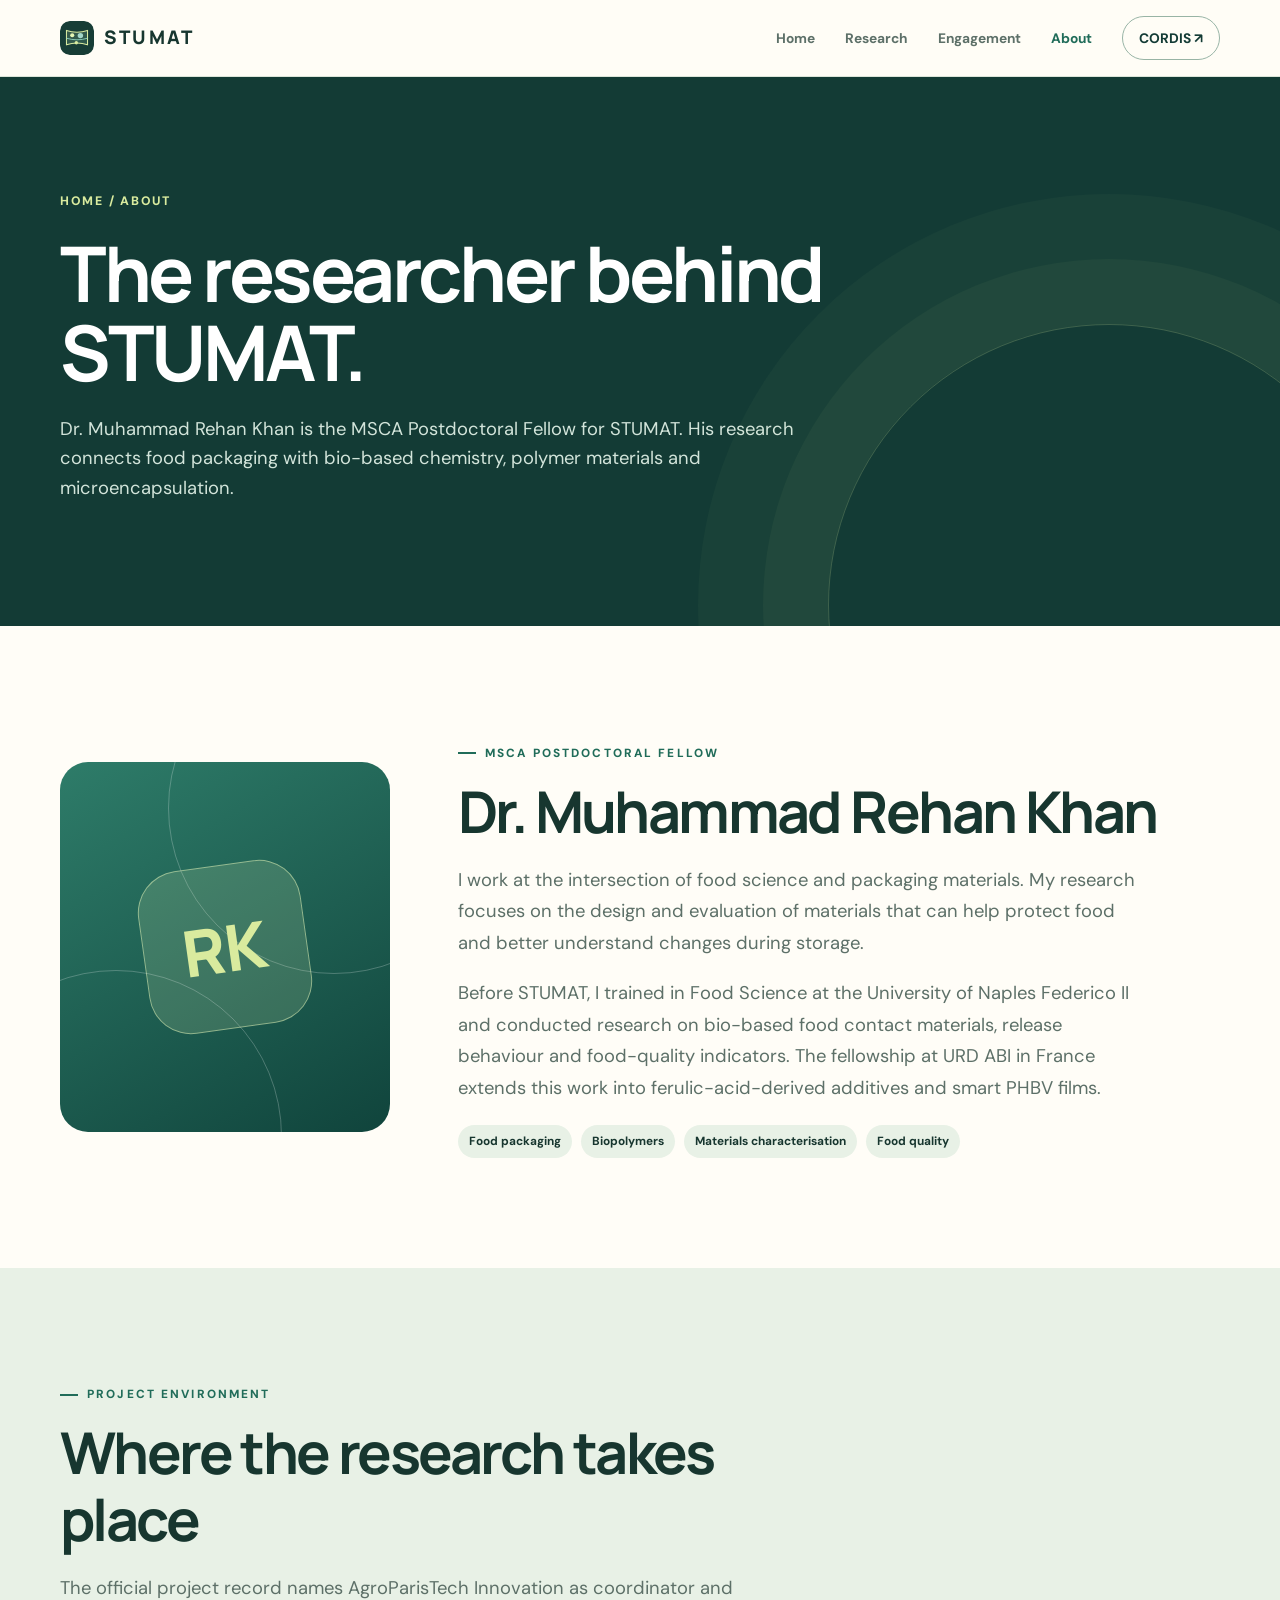
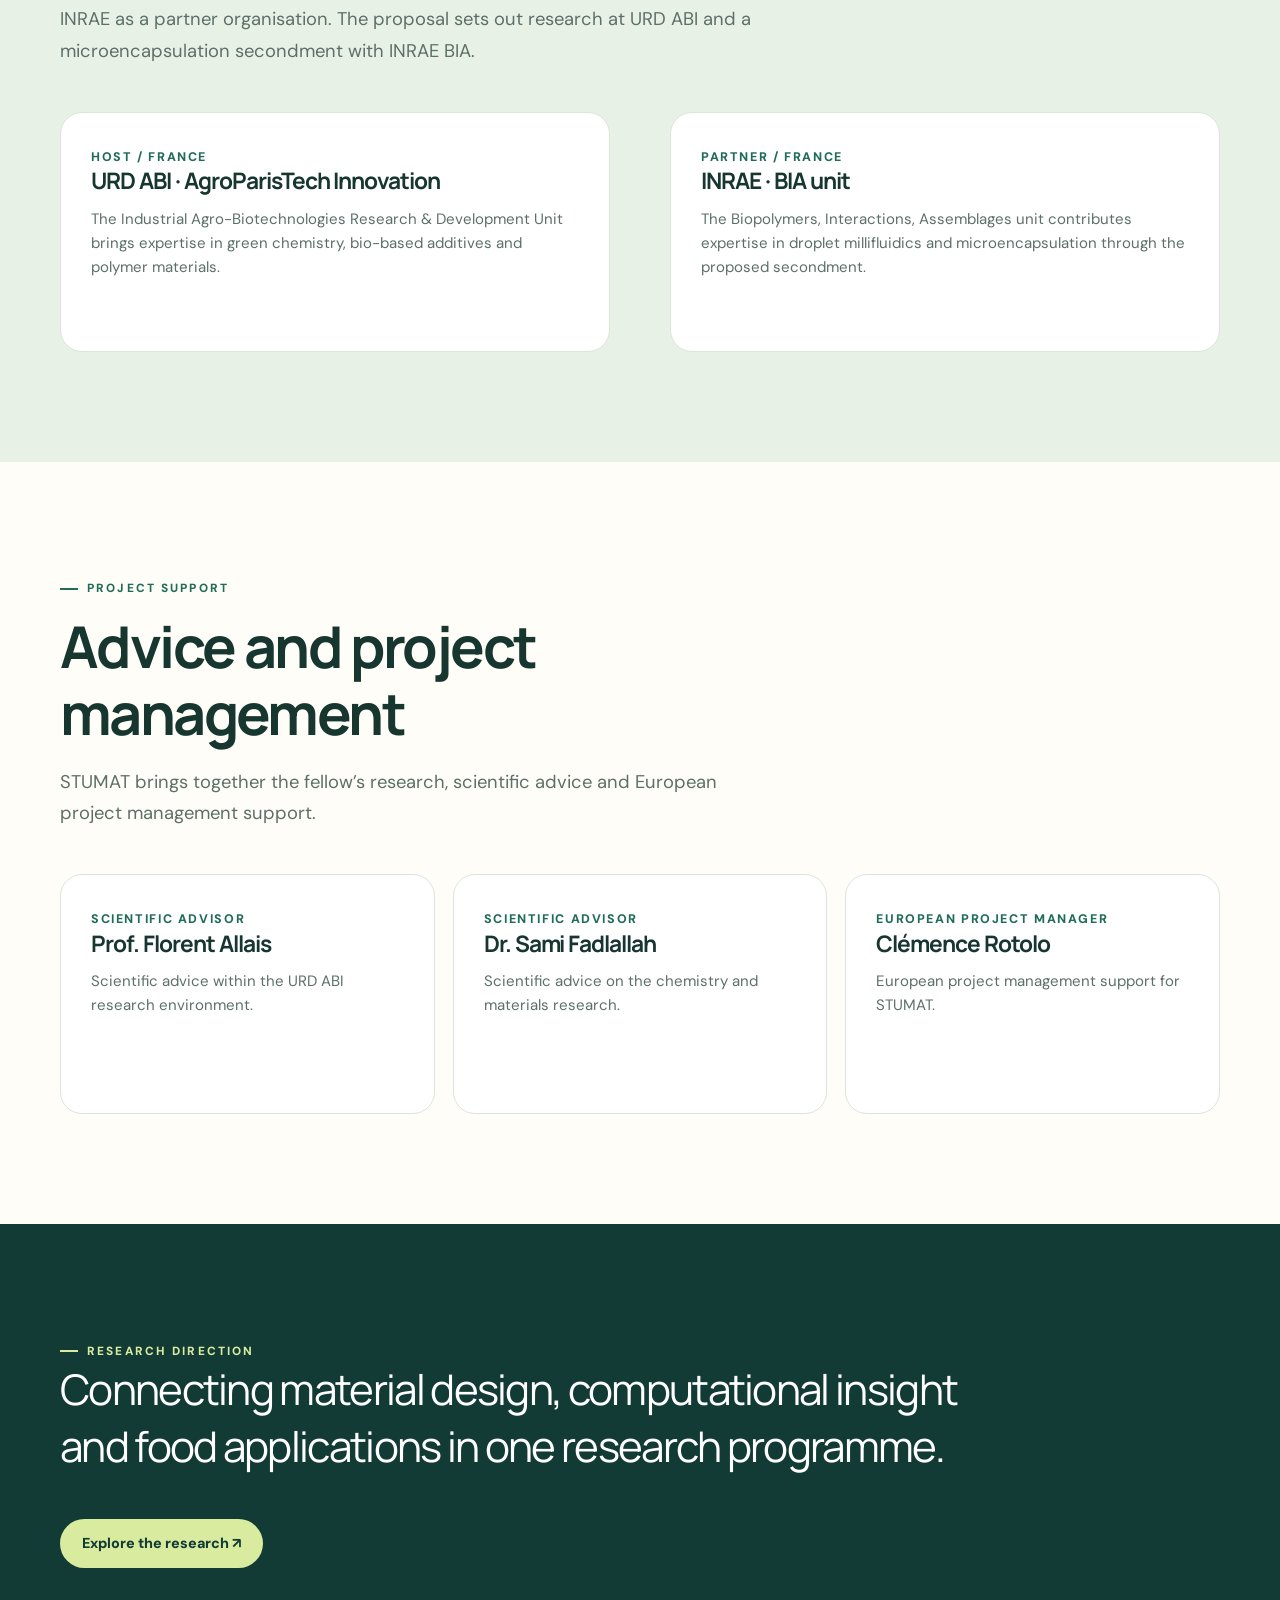
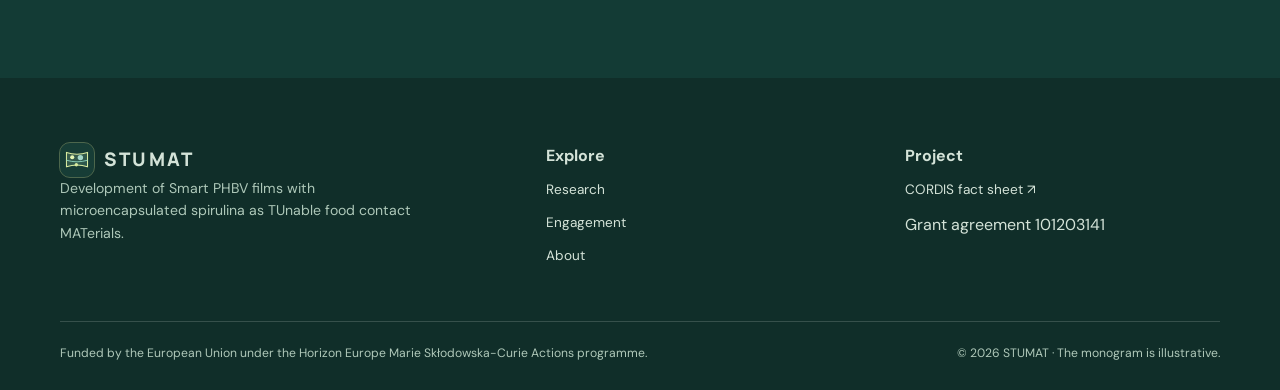
==== commit 488cd659: "Add files via upload" ====
--- a/about.html
+++ b/about.html
@@ -1,9 +1,9 @@
 <!doctype html>
 <html lang="en"><head><meta charset="utf-8"><meta name="viewport" content="width=device-width, initial-scale=1"><meta name="theme-color" content="#133b35"><meta name="description" content="Meet Dr. Muhammad Rehan Khan, the MSCA fellow behind STUMAT, and the French host and partner organisations."><title>About the researcher — STUMAT</title><link rel="icon" href="favicon.svg" type="image/svg+xml"><link rel="stylesheet" href="site.css"><script src="site.js" defer></script></head>
 <body><a class="skip" href="#main">Skip to content</a><header class="site-header"><div class="container nav-wrap"><a class="brand" href="index.html" aria-label="STUMAT home"><img class="brand-icon" src="assets/stumat-mark.svg" alt=""> STUMAT</a><button class="menu-button" type="button" aria-label="Open menu" aria-expanded="false">☰</button><nav class="nav" aria-label="Main navigation"><a href="index.html">Home</a><a href="research.html">Research</a><a href="engagement.html">Engagement</a><a href="about.html" aria-current="page">About</a><a class="nav-cta" href="https://cordis.europa.eu/project/id/101203141" target="_blank" rel="noopener noreferrer">CORDIS ↗</a></nav></div></header>
-<main id="main"><section class="page-hero"><div class="container"><span class="breadcrumb"><a href="index.html">Home</a> / About</span><h1>The researcher behind STUMAT.</h1><p>Dr. Muhammad Rehan Khan leads this MSCA project, connecting his food-packaging research with bio-based chemistry, polymer materials and microencapsulation.</p></div></section>
+<main id="main"><section class="page-hero"><div class="container"><span class="breadcrumb"><a href="index.html">Home</a> / About</span><h1>The researcher behind STUMAT.</h1><p>Dr. Muhammad Rehan Khan is the MSCA Postdoctoral Fellow for STUMAT. His research connects food packaging with bio-based chemistry, polymer materials and microencapsulation.</p></div></section>
 <section class="section section-cream"><div class="container profile"><div class="portrait reveal" role="img" aria-label="Decorative monogram for Dr. Muhammad Rehan Khan; no portrait photograph"><div class="monogram">RK</div></div><div class="reveal"><span class="eyebrow">MSCA Postdoctoral Fellow</span><h2>Dr. Muhammad Rehan Khan</h2><p class="lead">I work at the intersection of food science and packaging materials. My research focuses on the design and evaluation of materials that can help protect food and better understand changes during storage.</p><p class="lead">Before STUMAT, I trained in Food Science at the University of Naples Federico II and conducted research on bio-based food contact materials, release behaviour and food-quality indicators. The fellowship at URD ABI in France extends this work into ferulic-acid-derived additives and smart PHBV films.</p><div class="tag-row"><span class="tag">Food packaging</span><span class="tag">Biopolymers</span><span class="tag">Materials characterisation</span><span class="tag">Food quality</span></div></div></div></section>
 <section class="section section-sage"><div class="container"><div class="section-heading reveal"><span class="eyebrow">Project environment</span><h2>Where the research takes place</h2><p class="lead">The official project record names AgroParisTech Innovation as coordinator and INRAE as a partner organisation. The proposal sets out research at URD ABI and a microencapsulation secondment with INRAE BIA.</p></div><div class="grid-2"><article class="card reveal"><span class="card-number">HOST / FRANCE</span><h3>URD ABI · AgroParisTech Innovation</h3><p>The Industrial Agro-Biotechnologies Research &amp; Development Unit brings expertise in green chemistry, bio-based additives and polymer materials.</p></article><article class="card reveal"><span class="card-number">PARTNER / FRANCE</span><h3>INRAE · BIA unit</h3><p>The Biopolymers, Interactions, Assemblages unit contributes expertise in droplet millifluidics and microencapsulation through the proposed secondment.</p></article></div></div></section>
-<section class="section section-cream"><div class="container"><div class="section-heading reveal"><span class="eyebrow">Project support</span><h2>Advice and project management</h2><p class="lead">STUMAT is led by Dr. Muhammad Rehan Khan, with scientific advice and European project management support.</p></div><div class="grid-3"><article class="card reveal"><span class="card-number">SCIENTIFIC ADVISOR</span><h3>Prof. Florent Allais</h3><p>Scientific advice within the URD ABI research environment.</p></article><article class="card reveal"><span class="card-number">SCIENTIFIC ADVISOR</span><h3>Dr. Sami Fadlallah</h3><p>Scientific advice on the chemistry and materials research.</p></article><article class="card reveal"><span class="card-number">EUROPEAN PROJECT MANAGER</span><h3>Clémence Rotolo</h3><p>European project management support for STUMAT.</p></article></div></div></section>
+<section class="section section-cream"><div class="container"><div class="section-heading reveal"><span class="eyebrow">Project support</span><h2>Advice and project management</h2><p class="lead">STUMAT brings together the fellow’s research, scientific advice and European project management support.</p></div><div class="grid-3"><article class="card reveal"><span class="card-number">SCIENTIFIC ADVISOR</span><h3>Prof. Florent Allais</h3><p>Scientific advice within the URD ABI research environment.</p></article><article class="card reveal"><span class="card-number">SCIENTIFIC ADVISOR</span><h3>Dr. Sami Fadlallah</h3><p>Scientific advice on the chemistry and materials research.</p></article><article class="card reveal"><span class="card-number">EUROPEAN PROJECT MANAGER</span><h3>Clémence Rotolo</h3><p>European project management support for STUMAT.</p></article></div></div></section>
 <section class="section section-dark"><div class="container"><span class="eyebrow light-eyebrow">Research direction</span><p class="quote">Connecting material design, computational insight and food applications in one research programme.</p><a class="button button-primary" href="research.html">Explore the research ↗</a></div></section></main>
 <footer class="site-footer"><div class="container"><div class="footer-grid"><div><a class="brand" href="index.html"><img class="brand-icon" src="assets/stumat-mark.svg" alt=""> STUMAT</a><p>Development of Smart PHBV films with microencapsulated spirulina as TUnable food contact MATerials.</p></div><div class="footer-links"><strong>Explore</strong><a href="research.html">Research</a><a href="engagement.html">Engagement</a><a href="about.html">About</a></div><div class="footer-links"><strong>Project</strong><a href="https://cordis.europa.eu/project/id/101203141" target="_blank" rel="noopener noreferrer">CORDIS fact sheet ↗</a><span>Grant agreement 101203141</span></div></div><div class="footer-bottom"><span>Funded by the European Union under the Horizon Europe Marie Skłodowska-Curie Actions programme.</span><span>© 2026 STUMAT · The monogram is illustrative.</span></div></div></footer></body></html>
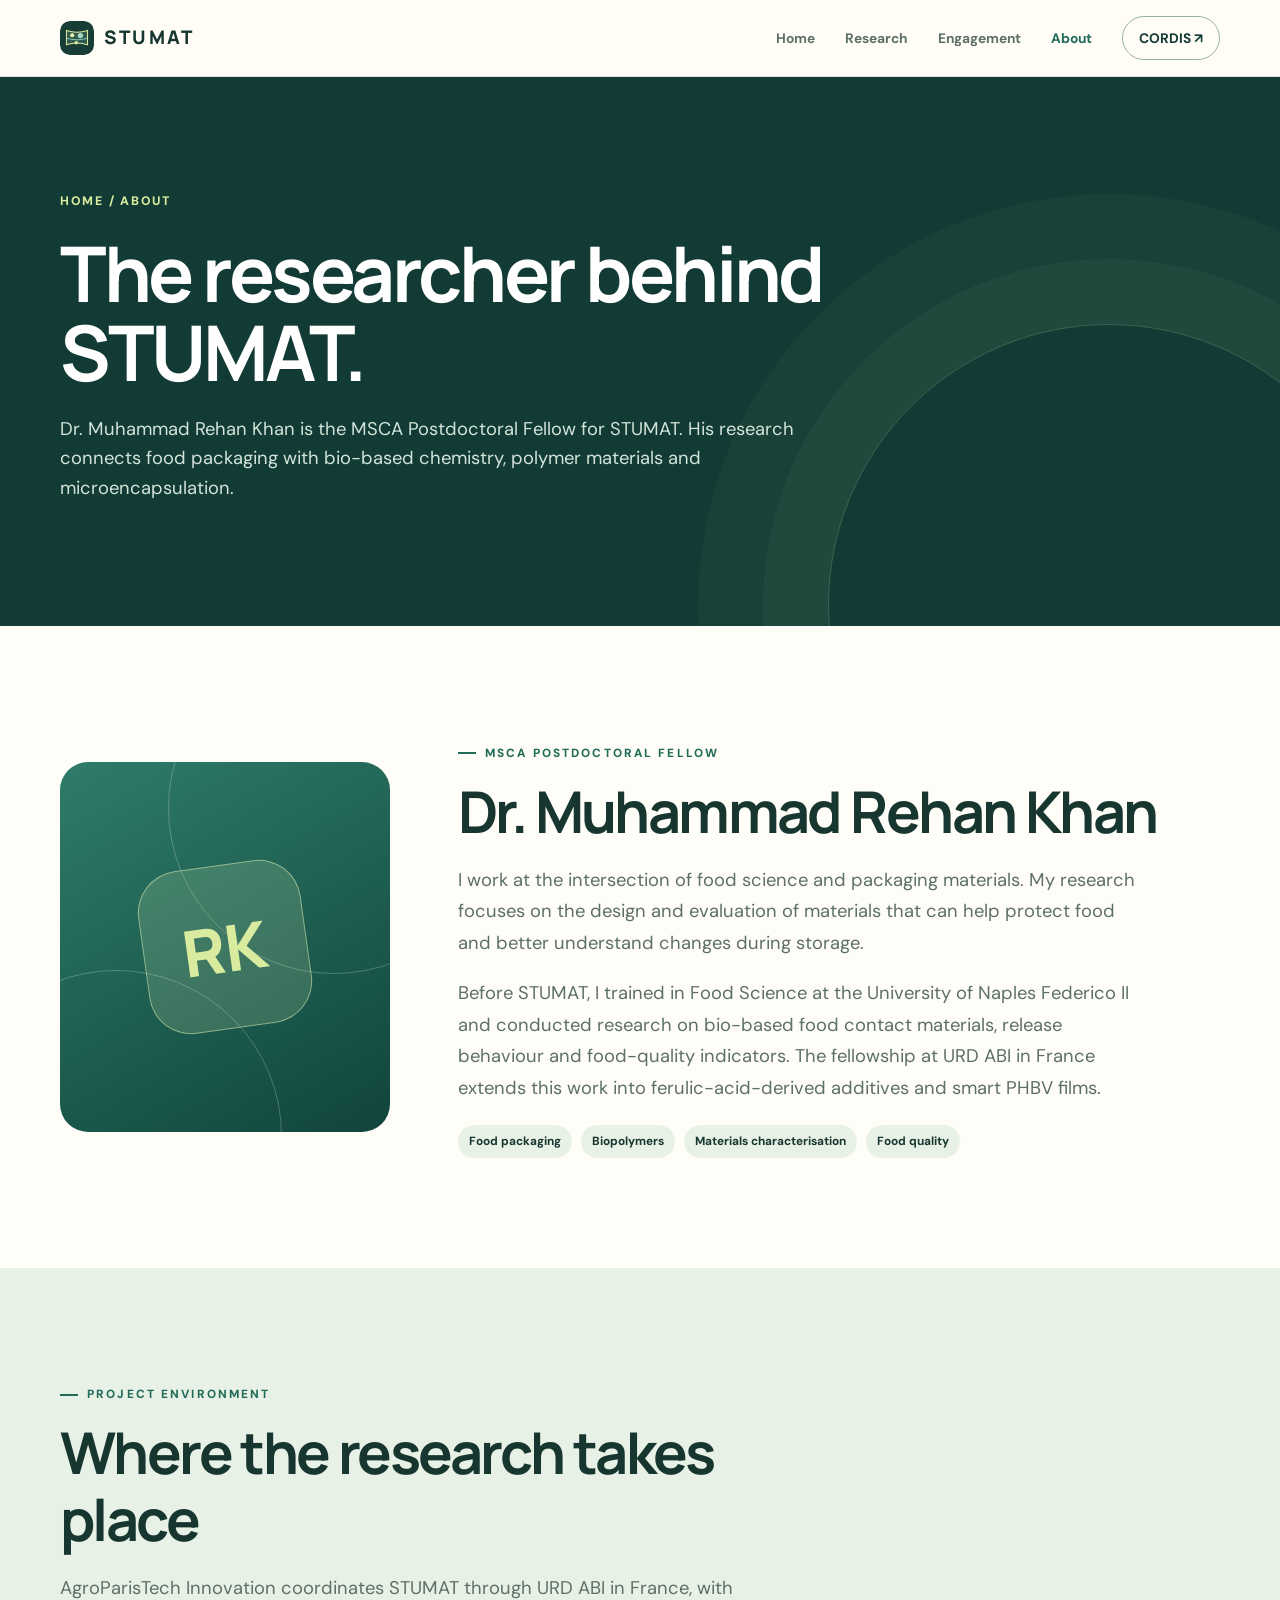
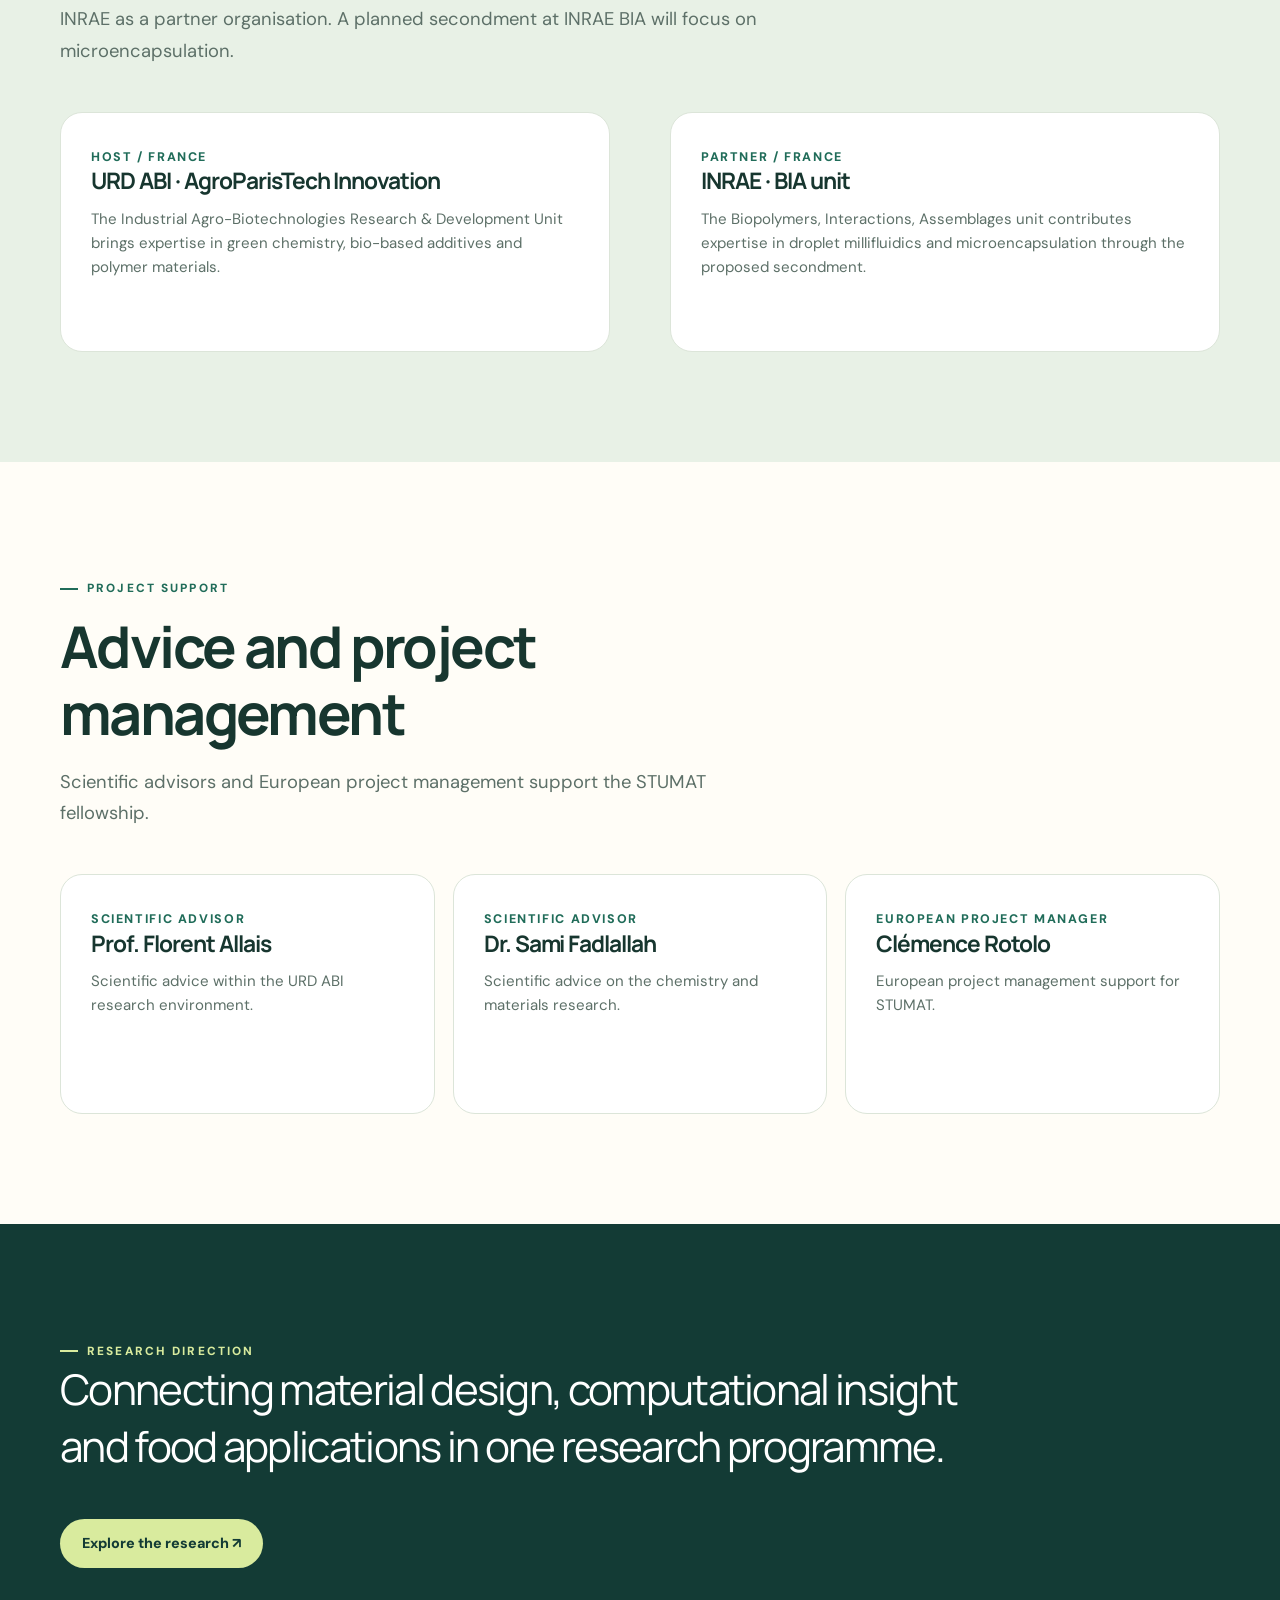
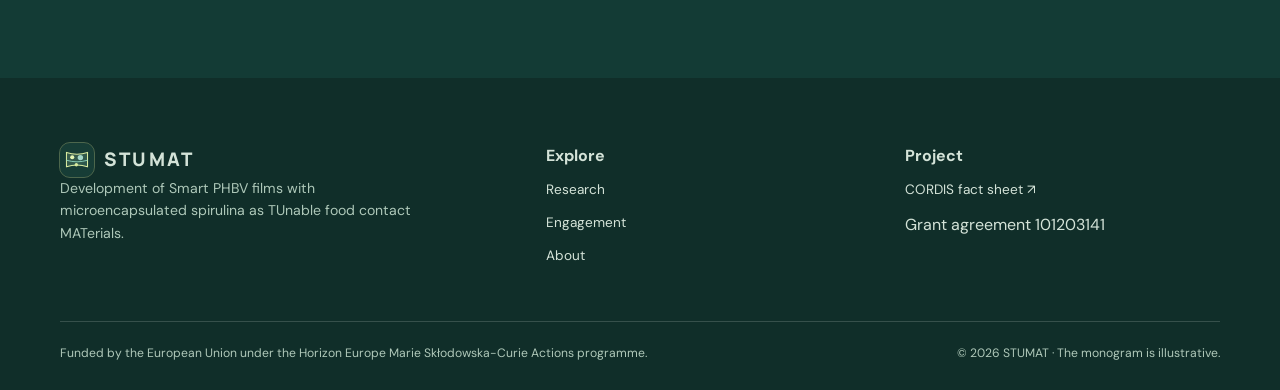
==== commit da212820: "Add files via upload" ====
--- a/about.html
+++ b/about.html
@@ -3,7 +3,7 @@
 <body><a class="skip" href="#main">Skip to content</a><header class="site-header"><div class="container nav-wrap"><a class="brand" href="index.html" aria-label="STUMAT home"><img class="brand-icon" src="assets/stumat-mark.svg" alt=""> STUMAT</a><button class="menu-button" type="button" aria-label="Open menu" aria-expanded="false">☰</button><nav class="nav" aria-label="Main navigation"><a href="index.html">Home</a><a href="research.html">Research</a><a href="engagement.html">Engagement</a><a href="about.html" aria-current="page">About</a><a class="nav-cta" href="https://cordis.europa.eu/project/id/101203141" target="_blank" rel="noopener noreferrer">CORDIS ↗</a></nav></div></header>
 <main id="main"><section class="page-hero"><div class="container"><span class="breadcrumb"><a href="index.html">Home</a> / About</span><h1>The researcher behind STUMAT.</h1><p>Dr. Muhammad Rehan Khan is the MSCA Postdoctoral Fellow for STUMAT. His research connects food packaging with bio-based chemistry, polymer materials and microencapsulation.</p></div></section>
 <section class="section section-cream"><div class="container profile"><div class="portrait reveal" role="img" aria-label="Decorative monogram for Dr. Muhammad Rehan Khan; no portrait photograph"><div class="monogram">RK</div></div><div class="reveal"><span class="eyebrow">MSCA Postdoctoral Fellow</span><h2>Dr. Muhammad Rehan Khan</h2><p class="lead">I work at the intersection of food science and packaging materials. My research focuses on the design and evaluation of materials that can help protect food and better understand changes during storage.</p><p class="lead">Before STUMAT, I trained in Food Science at the University of Naples Federico II and conducted research on bio-based food contact materials, release behaviour and food-quality indicators. The fellowship at URD ABI in France extends this work into ferulic-acid-derived additives and smart PHBV films.</p><div class="tag-row"><span class="tag">Food packaging</span><span class="tag">Biopolymers</span><span class="tag">Materials characterisation</span><span class="tag">Food quality</span></div></div></div></section>
-<section class="section section-sage"><div class="container"><div class="section-heading reveal"><span class="eyebrow">Project environment</span><h2>Where the research takes place</h2><p class="lead">The official project record names AgroParisTech Innovation as coordinator and INRAE as a partner organisation. The proposal sets out research at URD ABI and a microencapsulation secondment with INRAE BIA.</p></div><div class="grid-2"><article class="card reveal"><span class="card-number">HOST / FRANCE</span><h3>URD ABI · AgroParisTech Innovation</h3><p>The Industrial Agro-Biotechnologies Research &amp; Development Unit brings expertise in green chemistry, bio-based additives and polymer materials.</p></article><article class="card reveal"><span class="card-number">PARTNER / FRANCE</span><h3>INRAE · BIA unit</h3><p>The Biopolymers, Interactions, Assemblages unit contributes expertise in droplet millifluidics and microencapsulation through the proposed secondment.</p></article></div></div></section>
-<section class="section section-cream"><div class="container"><div class="section-heading reveal"><span class="eyebrow">Project support</span><h2>Advice and project management</h2><p class="lead">STUMAT brings together the fellow’s research, scientific advice and European project management support.</p></div><div class="grid-3"><article class="card reveal"><span class="card-number">SCIENTIFIC ADVISOR</span><h3>Prof. Florent Allais</h3><p>Scientific advice within the URD ABI research environment.</p></article><article class="card reveal"><span class="card-number">SCIENTIFIC ADVISOR</span><h3>Dr. Sami Fadlallah</h3><p>Scientific advice on the chemistry and materials research.</p></article><article class="card reveal"><span class="card-number">EUROPEAN PROJECT MANAGER</span><h3>Clémence Rotolo</h3><p>European project management support for STUMAT.</p></article></div></div></section>
+<section class="section section-sage"><div class="container"><div class="section-heading reveal"><span class="eyebrow">Project environment</span><h2>Where the research takes place</h2><p class="lead">AgroParisTech Innovation coordinates STUMAT through URD ABI in France, with INRAE as a partner organisation. A planned secondment at INRAE BIA will focus on microencapsulation.</p></div><div class="grid-2"><article class="card reveal"><span class="card-number">HOST / FRANCE</span><h3>URD ABI · AgroParisTech Innovation</h3><p>The Industrial Agro-Biotechnologies Research &amp; Development Unit brings expertise in green chemistry, bio-based additives and polymer materials.</p></article><article class="card reveal"><span class="card-number">PARTNER / FRANCE</span><h3>INRAE · BIA unit</h3><p>The Biopolymers, Interactions, Assemblages unit contributes expertise in droplet millifluidics and microencapsulation through the proposed secondment.</p></article></div></div></section>
+<section class="section section-cream"><div class="container"><div class="section-heading reveal"><span class="eyebrow">Project support</span><h2>Advice and project management</h2><p class="lead">Scientific advisors and European project management support the STUMAT fellowship.</p></div><div class="grid-3"><article class="card reveal"><span class="card-number">SCIENTIFIC ADVISOR</span><h3>Prof. Florent Allais</h3><p>Scientific advice within the URD ABI research environment.</p></article><article class="card reveal"><span class="card-number">SCIENTIFIC ADVISOR</span><h3>Dr. Sami Fadlallah</h3><p>Scientific advice on the chemistry and materials research.</p></article><article class="card reveal"><span class="card-number">EUROPEAN PROJECT MANAGER</span><h3>Clémence Rotolo</h3><p>European project management support for STUMAT.</p></article></div></div></section>
 <section class="section section-dark"><div class="container"><span class="eyebrow light-eyebrow">Research direction</span><p class="quote">Connecting material design, computational insight and food applications in one research programme.</p><a class="button button-primary" href="research.html">Explore the research ↗</a></div></section></main>
 <footer class="site-footer"><div class="container"><div class="footer-grid"><div><a class="brand" href="index.html"><img class="brand-icon" src="assets/stumat-mark.svg" alt=""> STUMAT</a><p>Development of Smart PHBV films with microencapsulated spirulina as TUnable food contact MATerials.</p></div><div class="footer-links"><strong>Explore</strong><a href="research.html">Research</a><a href="engagement.html">Engagement</a><a href="about.html">About</a></div><div class="footer-links"><strong>Project</strong><a href="https://cordis.europa.eu/project/id/101203141" target="_blank" rel="noopener noreferrer">CORDIS fact sheet ↗</a><span>Grant agreement 101203141</span></div></div><div class="footer-bottom"><span>Funded by the European Union under the Horizon Europe Marie Skłodowska-Curie Actions programme.</span><span>© 2026 STUMAT · The monogram is illustrative.</span></div></div></footer></body></html>
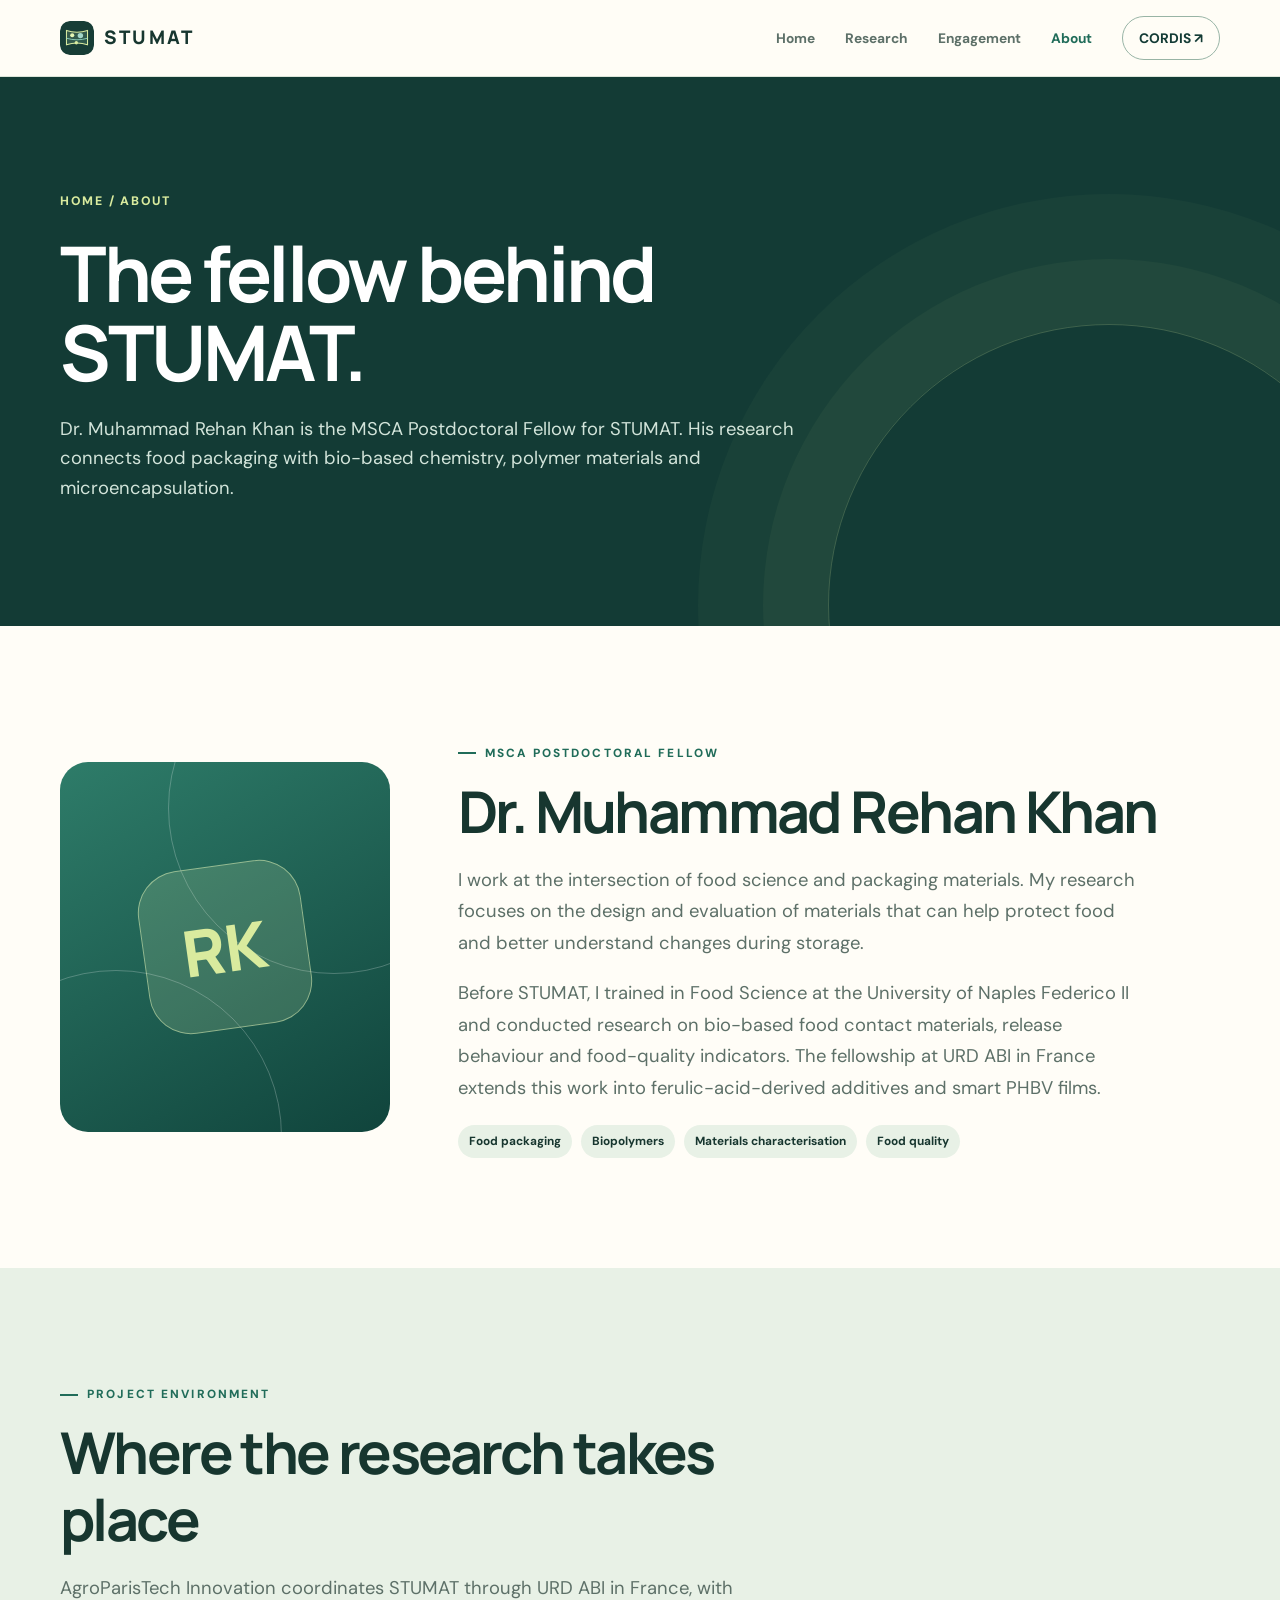
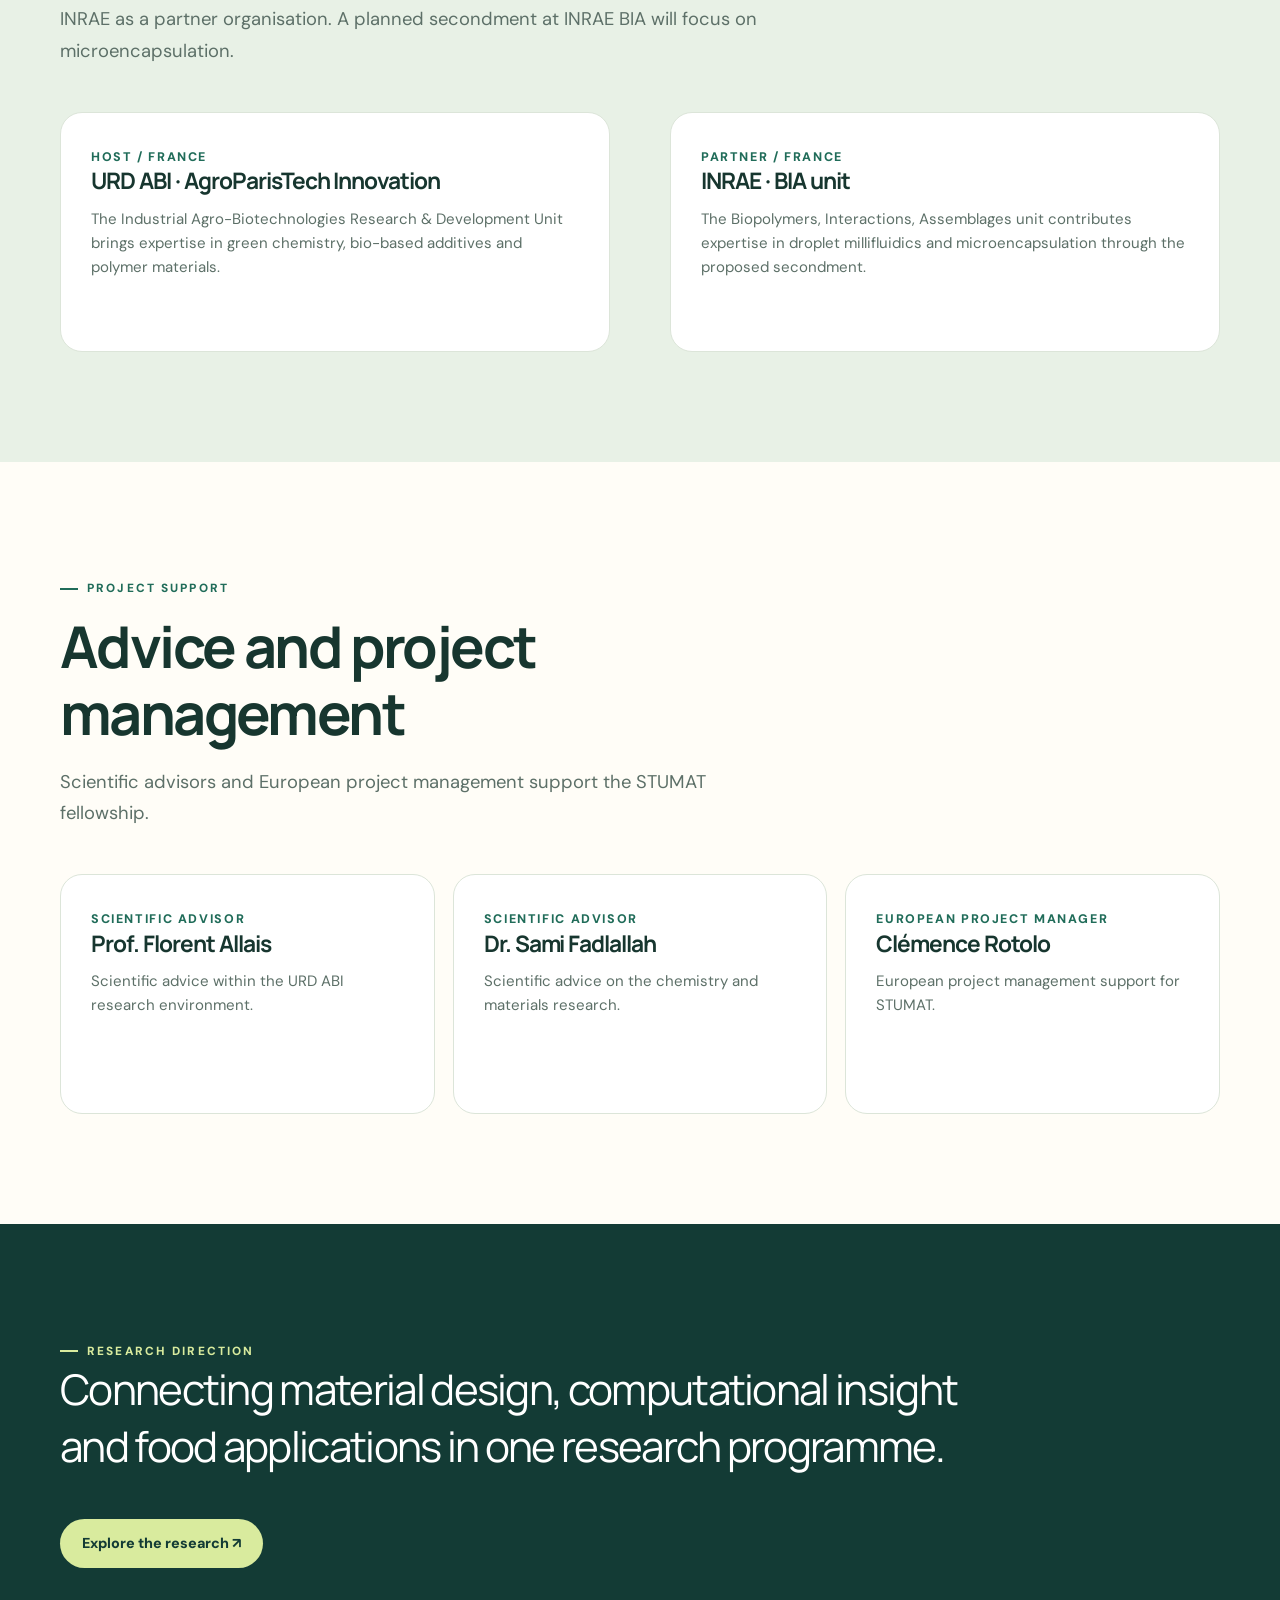
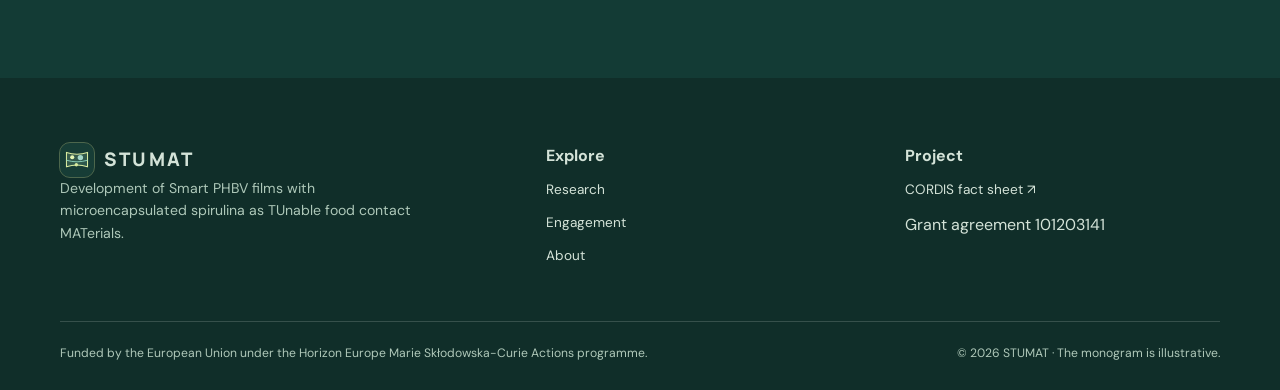
==== commit cd8d847a: "Add files via upload" ====
--- a/about.html
+++ b/about.html
@@ -1,7 +1,7 @@
 <!doctype html>
-<html lang="en"><head><meta charset="utf-8"><meta name="viewport" content="width=device-width, initial-scale=1"><meta name="theme-color" content="#133b35"><meta name="description" content="Meet Dr. Muhammad Rehan Khan, the MSCA fellow behind STUMAT, and the French host and partner organisations."><title>About the researcher — STUMAT</title><link rel="icon" href="favicon.svg" type="image/svg+xml"><link rel="stylesheet" href="site.css"><script src="site.js" defer></script></head>
+<html lang="en"><head><meta charset="utf-8"><meta name="viewport" content="width=device-width, initial-scale=1"><meta name="theme-color" content="#133b35"><meta name="description" content="Meet Dr. Muhammad Rehan Khan, the MSCA fellow behind STUMAT, and the French host and partner organisations."><title>About the fellow — STUMAT</title><link rel="icon" href="favicon.svg" type="image/svg+xml"><link rel="stylesheet" href="site.css"><script src="site.js" defer></script></head>
 <body><a class="skip" href="#main">Skip to content</a><header class="site-header"><div class="container nav-wrap"><a class="brand" href="index.html" aria-label="STUMAT home"><img class="brand-icon" src="assets/stumat-mark.svg" alt=""> STUMAT</a><button class="menu-button" type="button" aria-label="Open menu" aria-expanded="false">☰</button><nav class="nav" aria-label="Main navigation"><a href="index.html">Home</a><a href="research.html">Research</a><a href="engagement.html">Engagement</a><a href="about.html" aria-current="page">About</a><a class="nav-cta" href="https://cordis.europa.eu/project/id/101203141" target="_blank" rel="noopener noreferrer">CORDIS ↗</a></nav></div></header>
-<main id="main"><section class="page-hero"><div class="container"><span class="breadcrumb"><a href="index.html">Home</a> / About</span><h1>The researcher behind STUMAT.</h1><p>Dr. Muhammad Rehan Khan is the MSCA Postdoctoral Fellow for STUMAT. His research connects food packaging with bio-based chemistry, polymer materials and microencapsulation.</p></div></section>
+<main id="main"><section class="page-hero"><div class="container"><span class="breadcrumb"><a href="index.html">Home</a> / About</span><h1>The fellow behind STUMAT.</h1><p>Dr. Muhammad Rehan Khan is the MSCA Postdoctoral Fellow for STUMAT. His research connects food packaging with bio-based chemistry, polymer materials and microencapsulation.</p></div></section>
 <section class="section section-cream"><div class="container profile"><div class="portrait reveal" role="img" aria-label="Decorative monogram for Dr. Muhammad Rehan Khan; no portrait photograph"><div class="monogram">RK</div></div><div class="reveal"><span class="eyebrow">MSCA Postdoctoral Fellow</span><h2>Dr. Muhammad Rehan Khan</h2><p class="lead">I work at the intersection of food science and packaging materials. My research focuses on the design and evaluation of materials that can help protect food and better understand changes during storage.</p><p class="lead">Before STUMAT, I trained in Food Science at the University of Naples Federico II and conducted research on bio-based food contact materials, release behaviour and food-quality indicators. The fellowship at URD ABI in France extends this work into ferulic-acid-derived additives and smart PHBV films.</p><div class="tag-row"><span class="tag">Food packaging</span><span class="tag">Biopolymers</span><span class="tag">Materials characterisation</span><span class="tag">Food quality</span></div></div></div></section>
 <section class="section section-sage"><div class="container"><div class="section-heading reveal"><span class="eyebrow">Project environment</span><h2>Where the research takes place</h2><p class="lead">AgroParisTech Innovation coordinates STUMAT through URD ABI in France, with INRAE as a partner organisation. A planned secondment at INRAE BIA will focus on microencapsulation.</p></div><div class="grid-2"><article class="card reveal"><span class="card-number">HOST / FRANCE</span><h3>URD ABI · AgroParisTech Innovation</h3><p>The Industrial Agro-Biotechnologies Research &amp; Development Unit brings expertise in green chemistry, bio-based additives and polymer materials.</p></article><article class="card reveal"><span class="card-number">PARTNER / FRANCE</span><h3>INRAE · BIA unit</h3><p>The Biopolymers, Interactions, Assemblages unit contributes expertise in droplet millifluidics and microencapsulation through the proposed secondment.</p></article></div></div></section>
 <section class="section section-cream"><div class="container"><div class="section-heading reveal"><span class="eyebrow">Project support</span><h2>Advice and project management</h2><p class="lead">Scientific advisors and European project management support the STUMAT fellowship.</p></div><div class="grid-3"><article class="card reveal"><span class="card-number">SCIENTIFIC ADVISOR</span><h3>Prof. Florent Allais</h3><p>Scientific advice within the URD ABI research environment.</p></article><article class="card reveal"><span class="card-number">SCIENTIFIC ADVISOR</span><h3>Dr. Sami Fadlallah</h3><p>Scientific advice on the chemistry and materials research.</p></article><article class="card reveal"><span class="card-number">EUROPEAN PROJECT MANAGER</span><h3>Clémence Rotolo</h3><p>European project management support for STUMAT.</p></article></div></div></section>
--- a/site.css
+++ b/site.css
@@ -12,3 +12,6 @@
 @media(max-width:900px){.hero-grid{grid-template-columns:1fr}.hero-image{max-width:600px;margin:25px auto 0;width:100%}.hero-image img{aspect-ratio:1.35}.science-grid{grid-template-columns:1fr 1fr}.science-card:last-child{grid-column:1/-1}.science-head{align-items:start}}
 @media(max-width:600px){.hero-image img{aspect-ratio:1.13}.hero-image figcaption{right:0;bottom:0;max-width:225px;font-size:.7rem}.science-head{display:block}.motion-toggle{margin-bottom:8px}.science-grid{grid-template-columns:1fr}.science-card:last-child{grid-column:auto}.research-photo{margin-bottom:36px}.research-photo img{min-height:270px}.research-photo figcaption{left:10px;right:10px;bottom:10px;max-width:none}}
 @media(prefers-reduced-motion:reduce){.hero-image,.hero-image:before{animation:none}.science-stage *{animation:none!important}}
+/* Slow schematic motion behind the home-page headline */
+.hero-copy{position:relative;isolation:isolate}.hero-copy > :not(.hero-ambient){position:relative;z-index:1}.hero-ambient{position:absolute;inset:-110px -42px -50px -85px;z-index:0;pointer-events:none;overflow:hidden;opacity:.82}.hero-ambient svg{width:100%;height:100%;display:block}.ambient-chain{fill:none;stroke:#bce8d1;stroke-width:1.5;stroke-linecap:round;stroke-dasharray:5 21;opacity:.25;animation:ambient-flow 24s linear infinite}.chain-two{animation-duration:31s;animation-direction:reverse;stroke:#d9eb9e;opacity:.3}.chain-three{animation-duration:38s;opacity:.18}.ambient-ring{fill:none;stroke:#b6d8c4;stroke-width:1;opacity:.16;transform-box:fill-box;transform-origin:center;animation:ambient-pulse 9s ease-in-out infinite}.ring-two{animation-delay:-4.5s}.ambient-bead{fill:#d9eb9e;opacity:.17;transform-box:fill-box;transform-origin:center;animation:ambient-drift 7s ease-in-out infinite}.bead-two{animation-delay:-2s;fill:#a7e0cc}.bead-three{animation-delay:-4s}.bead-four{animation-delay:-5s;fill:#a7e0cc}@keyframes ambient-flow{to{stroke-dashoffset:-312}}@keyframes ambient-pulse{50%{scale:1.18;opacity:.28}}@keyframes ambient-drift{50%{translate:0 -17px;opacity:.36}}
+@media(max-width:900px){.hero-ambient{inset:-90px -20px -30px -35px;opacity:.58}}@media(max-width:600px){.hero-ambient{inset:-70px -20px -15px -20px;opacity:.43}.ambient-ring{opacity:.08}}@media(prefers-reduced-motion:reduce){.ambient-chain,.ambient-ring,.ambient-bead{animation:none!important}}
